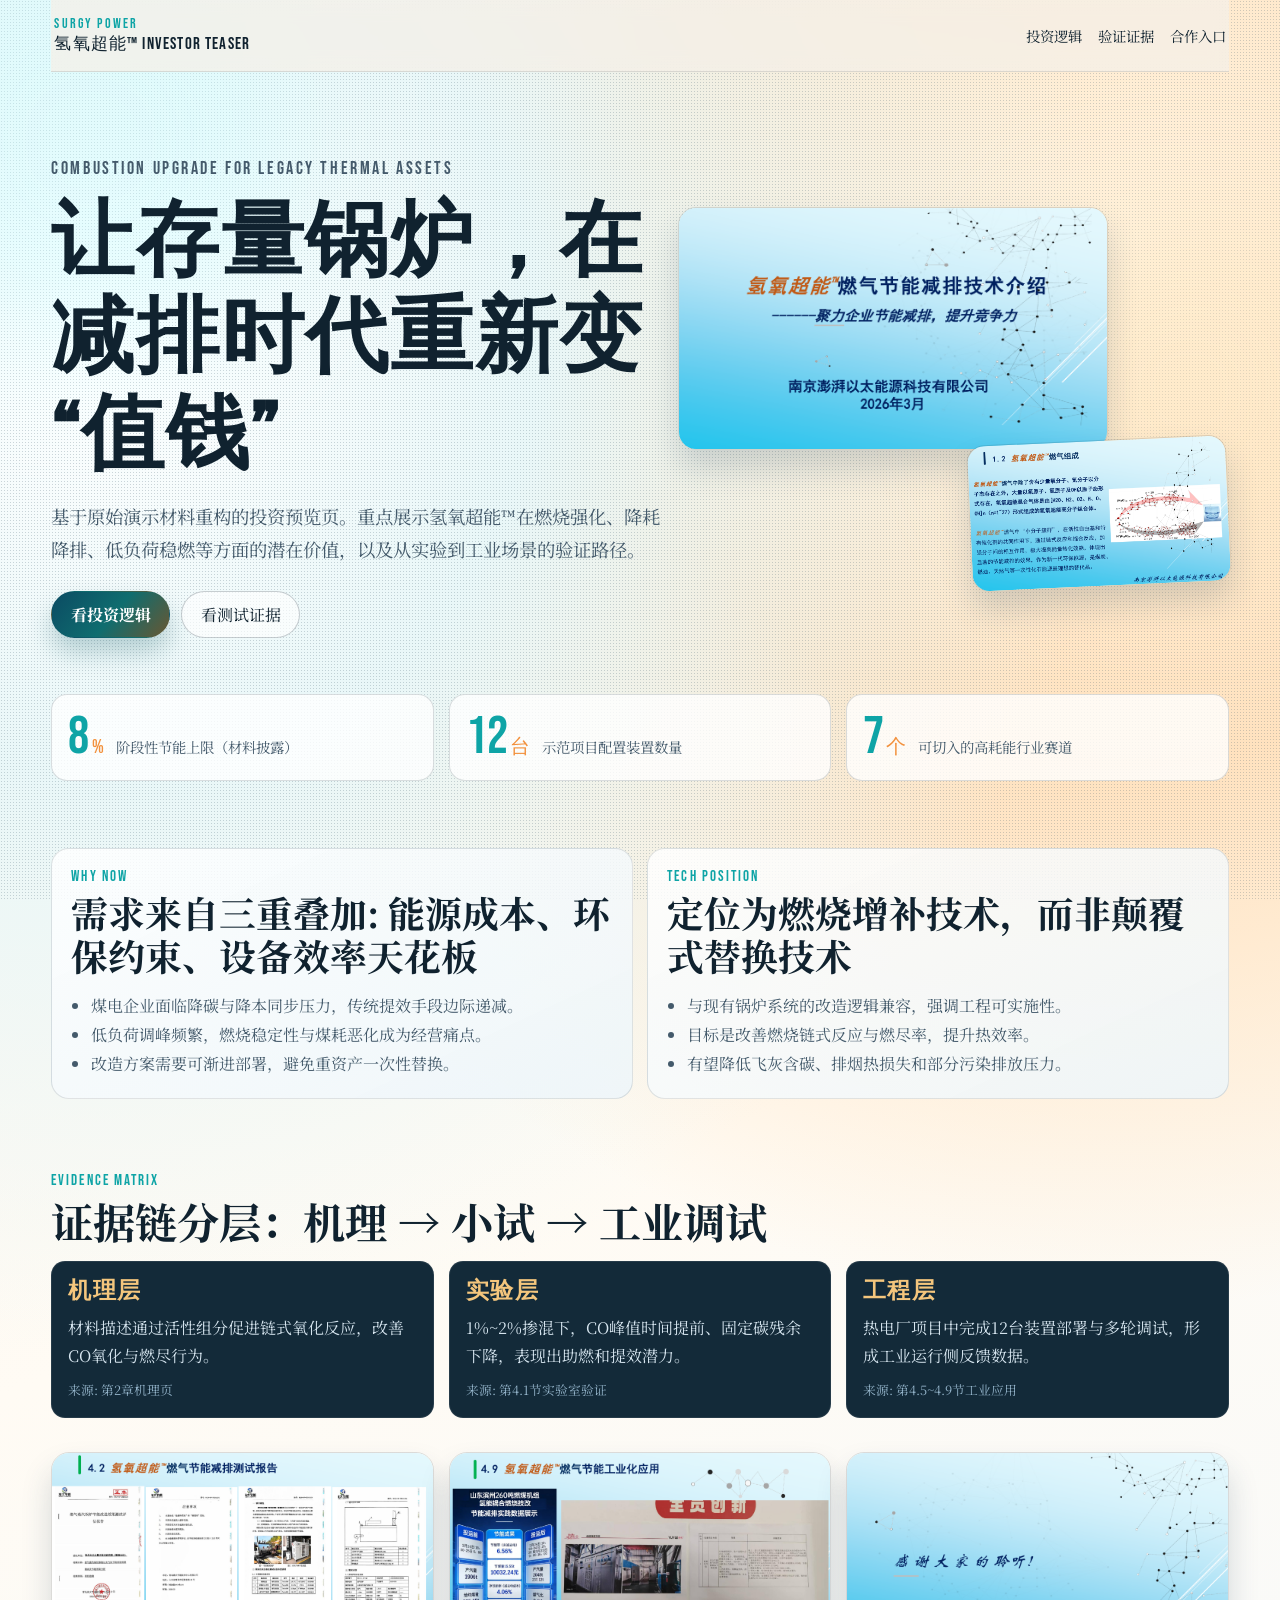
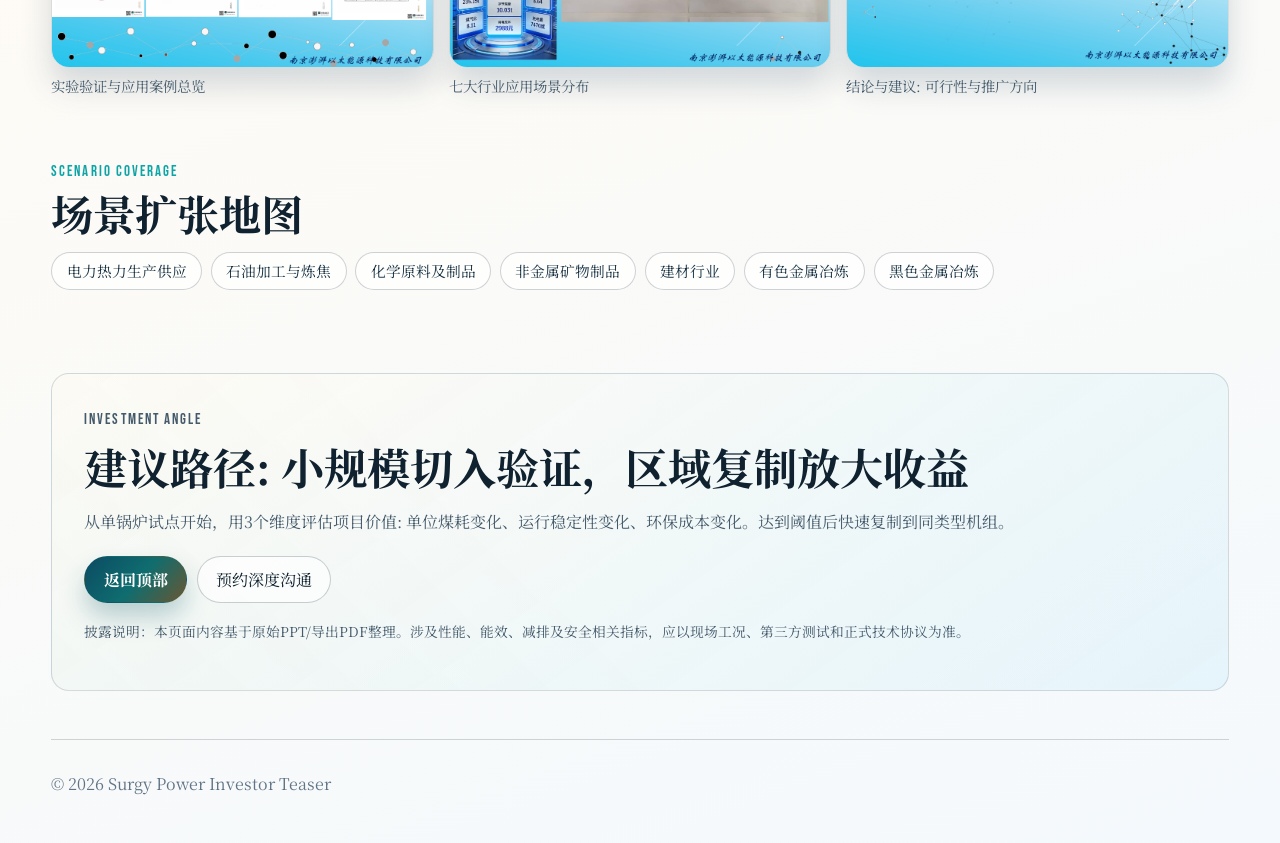
==== index.html @ f5485f4d "Initial investor teaser website from PPT materials" ====
<!doctype html>
<html lang="zh-CN">
  <head>
    <meta charset="UTF-8" />
    <meta name="viewport" content="width=device-width, initial-scale=1.0" />
    <title>Surgy Power | 氢氧超能™ 投资预览</title>
    <meta
      name="description"
      content="氢氧超能燃气节能减排投资预览，聚焦工业燃烧提效、示范项目验证与规模化落地路径。"
    />
    <link rel="preconnect" href="https://fonts.googleapis.com" />
    <link rel="preconnect" href="https://fonts.gstatic.com" crossorigin />
    <link
      href="https://fonts.googleapis.com/css2?family=Bebas+Neue&family=Noto+Serif+SC:wght@400;500;700&display=swap"
      rel="stylesheet"
    />
    <link rel="stylesheet" href="style.css" />
  </head>
  <body>
    <div class="grain"></div>
    <div class="aura aura-1"></div>
    <div class="aura aura-2"></div>

    <header class="site-header">
      <div class="brand">
        <p class="brand-kicker">SURGY POWER</p>
        <p class="brand-title">氢氧超能™ INVESTOR TEASER</p>
      </div>
      <nav class="mini-nav">
        <a href="#thesis">投资逻辑</a>
        <a href="#evidence">验证证据</a>
        <a href="#contact">合作入口</a>
      </nav>
    </header>

    <main>
      <section class="hero shell" id="top">
        <div class="hero-copy reveal-up">
          <p class="eyebrow">COMBUSTION UPGRADE FOR LEGACY THERMAL ASSETS</p>
          <h1>让存量锅炉，在减排时代重新变“值钱”</h1>
          <p>
            基于原始演示材料重构的投资预览页。重点展示氢氧超能™在燃烧强化、降耗降排、低负荷稳燃等方面的潜在价值，以及从实验到工业场景的验证路径。
          </p>
          <div class="hero-cta-row">
            <a href="#thesis" class="btn btn-hot">看投资逻辑</a>
            <a href="#evidence" class="btn btn-ghost">看测试证据</a>
          </div>
        </div>
        <div class="hero-collage reveal-up delay-1">
          <figure class="hero-main">
            <img src="assets/slides/slide-01.png" alt="技术介绍封面" />
          </figure>
          <figure class="hero-float">
            <img src="assets/slides/slide-05.png" alt="性能参数页" />
          </figure>
        </div>
      </section>

      <section class="kpi-band shell reveal-up" id="thesis">
        <article class="kpi-card">
          <p class="kpi-value" data-counter="8">0</p>
          <p class="kpi-unit">%</p>
          <p class="kpi-label">阶段性节能上限（材料披露）</p>
        </article>
        <article class="kpi-card">
          <p class="kpi-value" data-counter="12">0</p>
          <p class="kpi-unit">台</p>
          <p class="kpi-label">示范项目配置装置数量</p>
        </article>
        <article class="kpi-card">
          <p class="kpi-value" data-counter="7">0</p>
          <p class="kpi-unit">个</p>
          <p class="kpi-label">可切入的高耗能行业赛道</p>
        </article>
      </section>

      <section class="shell thesis-grid">
        <div class="thesis-panel reveal-up">
          <p class="eyebrow">WHY NOW</p>
          <h2>需求来自三重叠加: 能源成本、环保约束、设备效率天花板</h2>
          <ul>
            <li>煤电企业面临降碳与降本同步压力，传统提效手段边际递减。</li>
            <li>低负荷调峰频繁，燃烧稳定性与煤耗恶化成为经营痛点。</li>
            <li>改造方案需要可渐进部署，避免重资产一次性替换。</li>
          </ul>
        </div>
        <div class="thesis-panel reveal-up delay-1">
          <p class="eyebrow">TECH POSITION</p>
          <h2>定位为燃烧增补技术，而非颠覆式替换技术</h2>
          <ul>
            <li>与现有锅炉系统的改造逻辑兼容，强调工程可实施性。</li>
            <li>目标是改善燃烧链式反应与燃尽率，提升热效率。</li>
            <li>有望降低飞灰含碳、排烟热损失和部分污染排放压力。</li>
          </ul>
        </div>
      </section>

      <section class="shell matrix-section" id="evidence">
        <div class="section-title reveal-up">
          <p class="eyebrow">EVIDENCE MATRIX</p>
          <h2>证据链分层：机理 → 小试 → 工业调试</h2>
        </div>
        <div class="matrix-grid">
          <article class="matrix-card reveal-up">
            <h3>机理层</h3>
            <p>材料描述通过活性组分促进链式氧化反应，改善CO氧化与燃尽行为。</p>
            <p class="matrix-tag">来源: 第2章机理页</p>
          </article>
          <article class="matrix-card reveal-up delay-1">
            <h3>实验层</h3>
            <p>1%~2%掺混下，CO峰值时间提前、固定碳残余下降，表现出助燃和提效潜力。</p>
            <p class="matrix-tag">来源: 第4.1节实验室验证</p>
          </article>
          <article class="matrix-card reveal-up delay-2">
            <h3>工程层</h3>
            <p>热电厂项目中完成12台装置部署与多轮调试，形成工业运行侧反馈数据。</p>
            <p class="matrix-tag">来源: 第4.5~4.9节工业应用</p>
          </article>
        </div>
      </section>

      <section class="shell visual-block">
        <figure class="visual-card reveal-up">
          <img src="assets/slides/slide-24.png" alt="节能技术验证页" />
          <figcaption>实验验证与应用案例总览</figcaption>
        </figure>
        <figure class="visual-card reveal-up delay-1">
          <img src="assets/slides/slide-33.png" alt="应用行业场景页" />
          <figcaption>七大行业应用场景分布</figcaption>
        </figure>
        <figure class="visual-card reveal-up delay-2">
          <img src="assets/slides/slide-44.png" alt="结论与建议页" />
          <figcaption>结论与建议: 可行性与推广方向</figcaption>
        </figure>
      </section>

      <section class="shell sector-wrap">
        <div class="section-title reveal-up">
          <p class="eyebrow">SCENARIO COVERAGE</p>
          <h2>场景扩张地图</h2>
        </div>
        <div class="sector-list reveal-up delay-1">
          <span>电力热力生产供应</span>
          <span>石油加工与炼焦</span>
          <span>化学原料及制品</span>
          <span>非金属矿物制品</span>
          <span>建材行业</span>
          <span>有色金属冶炼</span>
          <span>黑色金属冶炼</span>
        </div>
      </section>

      <section class="shell close-section" id="contact">
        <div class="close-panel reveal-up">
          <p class="eyebrow">INVESTMENT ANGLE</p>
          <h2>建议路径: 小规模切入验证，区域复制放大收益</h2>
          <p>
            从单锅炉试点开始，用3个维度评估项目价值: 单位煤耗变化、运行稳定性变化、环保成本变化。达到阈值后快速复制到同类型机组。
          </p>
          <div class="close-actions">
            <a href="#top" class="btn btn-hot">返回顶部</a>
            <a href="mailto:investor@surgypower.example" class="btn btn-ghost">预约深度沟通</a>
          </div>
          <p class="disclaimer">
            披露说明：本页面内容基于原始PPT/导出PDF整理。涉及性能、能效、减排及安全相关指标，应以现场工况、第三方测试和正式技术协议为准。
          </p>
        </div>
      </section>
    </main>

    <footer class="site-footer">
      <p>© 2026 Surgy Power Investor Teaser</p>
    </footer>

    <script src="script.js"></script>
  </body>
</html>
---- style.css ----
:root {
  --cream: #f6f1e8;
  --paper: #fffbf4;
  --ink: #10222f;
  --ink-soft: #445a6b;
  --line: #c8d4de;
  --teal: #0ea4a6;
  --amber: #f2913d;
  --slate: #dce8f0;
  --panel: rgba(255, 255, 255, 0.8);
}

* {
  box-sizing: border-box;
}

html,
body {
  margin: 0;
  padding: 0;
  min-height: 100%;
  scroll-behavior: smooth;
}

body {
  font-family: "Noto Serif SC", serif;
  color: var(--ink);
  background:
    radial-gradient(circle at 8% 14%, #fff 0, #e9f7f8 18%, transparent 42%),
    radial-gradient(circle at 88% 10%, #fff3df 0, #ffe2bf 21%, transparent 43%),
    linear-gradient(160deg, var(--cream) 0%, var(--paper) 48%, #f4f9fd 100%);
  overflow-x: hidden;
}

.grain {
  position: fixed;
  inset: 0;
  pointer-events: none;
  z-index: -3;
  opacity: 0.23;
  background-image: radial-gradient(#355262 0.4px, transparent 0.4px);
  background-size: 3px 3px;
}

.aura {
  position: fixed;
  border-radius: 999px;
  filter: blur(64px);
  z-index: -2;
  opacity: 0.4;
  pointer-events: none;
}

.aura-1 {
  width: 34vw;
  height: 34vw;
  left: -10vw;
  top: -6vw;
  background: #c8fcff;
}

.aura-2 {
  width: 30vw;
  height: 30vw;
  right: -8vw;
  top: 22vh;
  background: #ffe6bc;
}

.shell {
  width: min(1180px, 92vw);
  margin: 0 auto;
}

.site-header {
  width: min(1180px, 92vw);
  margin: 0 auto;
  padding: 1rem 0.2rem;
  position: sticky;
  top: 0;
  display: flex;
  justify-content: space-between;
  align-items: center;
  z-index: 20;
  -webkit-backdrop-filter: blur(9px);
  backdrop-filter: blur(9px);
  background: rgba(246, 241, 232, 0.75);
  border-bottom: 1px solid rgba(16, 34, 47, 0.12);
}

.brand-kicker,
.brand-title {
  margin: 0;
}

.brand-kicker {
  font-family: "Bebas Neue", sans-serif;
  letter-spacing: 0.16em;
  font-size: 0.85rem;
  color: var(--teal);
}

.brand-title {
  font-family: "Bebas Neue", sans-serif;
  letter-spacing: 0.07em;
  font-size: 1.05rem;
}

.mini-nav {
  display: flex;
  gap: 1rem;
}

.mini-nav a {
  color: var(--ink);
  text-decoration: none;
  font-size: 0.9rem;
  border-bottom: 1px solid transparent;
  transition: border-color 0.2s ease;
}

.mini-nav a:hover {
  border-color: var(--teal);
}

.hero {
  padding: clamp(2.2rem, 5vw, 4.5rem) 0 2.2rem;
  display: grid;
  grid-template-columns: 1.05fr 0.95fr;
  gap: 1.1rem;
  align-items: center;
}

.eyebrow {
  margin: 0;
  font-family: "Bebas Neue", sans-serif;
  letter-spacing: 0.14em;
  color: var(--teal);
  font-size: 0.92rem;
}

h1,
h2,
h3 {
  margin: 0;
  line-height: 1.16;
}

h1 {
  font-size: clamp(2.25rem, 7vw, 5.2rem);
  font-family: "Bebas Neue", sans-serif;
  letter-spacing: 0.02em;
  margin-top: 0.6rem;
}

.hero-copy p {
  color: var(--ink-soft);
  font-size: clamp(1rem, 1.8vw, 1.15rem);
  line-height: 1.8;
  margin: 1rem 0 0;
}

.hero-cta-row {
  margin-top: 1.5rem;
  display: flex;
  gap: 0.7rem;
  flex-wrap: wrap;
}

.btn {
  text-decoration: none;
  border-radius: 999px;
  padding: 0.7rem 1.15rem;
  display: inline-flex;
  border: 1px solid transparent;
  transition: transform 0.25s ease, box-shadow 0.25s ease;
}

.btn:hover {
  transform: translateY(-2px);
}

.btn-hot {
  color: #ffffff;
  font-weight: 700;
  background: linear-gradient(130deg, #0b4b63, #0f6d6f 52%, #8f4d18 120%);
  box-shadow: 0 14px 25px rgba(12, 90, 101, 0.26);
}

.btn-ghost {
  color: var(--ink);
  border-color: rgba(16, 34, 47, 0.22);
  background: rgba(255, 255, 255, 0.66);
}

.hero-collage {
  position: relative;
  min-height: 360px;
}

.hero-main,
.hero-float {
  margin: 0;
}

.hero-main img,
.hero-float img,
.visual-card img {
  width: 100%;
  display: block;
  border-radius: 18px;
  border: 1px solid rgba(16, 34, 47, 0.14);
  box-shadow: 0 18px 30px rgba(32, 66, 92, 0.18);
}

.hero-main {
  width: min(430px, 100%);
}

.hero-float {
  width: min(260px, 62%);
  position: absolute;
  right: 0;
  bottom: -20px;
  transform: rotate(-2.6deg);
  animation: bob 4.6s ease-in-out infinite;
}

@keyframes bob {
  0% {
    transform: translateY(0) rotate(-2.6deg);
  }

  50% {
    transform: translateY(-10px) rotate(-1.7deg);
  }

  100% {
    transform: translateY(0) rotate(-2.6deg);
  }
}

.kpi-band {
  margin-top: 1.3rem;
  display: grid;
  gap: 0.9rem;
  grid-template-columns: repeat(3, minmax(0, 1fr));
}

.kpi-card {
  background: var(--panel);
  border: 1px solid rgba(16, 34, 47, 0.15);
  border-radius: 16px;
  padding: 1rem;
  display: grid;
  grid-template-columns: auto auto 1fr;
  align-items: baseline;
  column-gap: 0.15rem;
}

.kpi-value {
  margin: 0;
  font-family: "Bebas Neue", sans-serif;
  font-size: clamp(2rem, 6vw, 3.3rem);
  color: var(--teal);
  line-height: 1;
}

.kpi-unit {
  margin: 0;
  font-family: "Bebas Neue", sans-serif;
  color: var(--amber);
  font-size: 1.25rem;
}

.kpi-label {
  margin: 0;
  font-size: 0.9rem;
  color: var(--ink-soft);
  padding-left: 0.6rem;
}

.thesis-grid {
  padding: clamp(2rem, 6vw, 4.2rem) 0;
  display: grid;
  gap: 0.9rem;
  grid-template-columns: 1fr 1fr;
}

.thesis-panel {
  background: linear-gradient(155deg, rgba(255, 255, 255, 0.83), rgba(236, 245, 250, 0.84));
  border: 1px solid rgba(16, 34, 47, 0.12);
  border-radius: 18px;
  padding: 1.2rem;
}

.thesis-panel h2 {
  margin-top: 0.45rem;
  font-size: clamp(1.4rem, 3.1vw, 2.3rem);
}

.thesis-panel ul {
  margin: 0.9rem 0 0;
  padding-left: 1.2rem;
  color: var(--ink-soft);
  line-height: 1.8;
}

.matrix-section {
  padding: 0.4rem 0 2.1rem;
}

.section-title h2 {
  margin-top: 0.45rem;
  font-size: clamp(1.45rem, 3.3vw, 2.7rem);
}

.matrix-grid {
  margin-top: 1rem;
  display: grid;
  gap: 0.9rem;
  grid-template-columns: repeat(3, minmax(0, 1fr));
}

.matrix-card {
  background: #132a39;
  border-radius: 14px;
  padding: 1rem;
  border: 1px solid rgba(255, 255, 255, 0.08);
  color: #d6e5ef;
}

.matrix-card h3 {
  color: #f4c67d;
  font-family: "Bebas Neue", sans-serif;
  letter-spacing: 0.07em;
  font-size: 1.45rem;
}

.matrix-card p {
  margin: 0.55rem 0 0;
  line-height: 1.75;
}

.matrix-tag {
  display: inline-block;
  margin-top: 0.7rem;
  font-size: 0.8rem;
  color: #94b4ca;
}

.visual-block {
  display: grid;
  gap: 0.9rem;
  grid-template-columns: repeat(3, minmax(0, 1fr));
}

.visual-card {
  margin: 0;
}

.visual-card figcaption {
  margin-top: 0.45rem;
  color: var(--ink-soft);
  font-size: 0.9rem;
}

.sector-wrap {
  padding: clamp(2rem, 7vw, 4.2rem) 0 1.2rem;
}

.sector-list {
  margin-top: 0.95rem;
  display: flex;
  flex-wrap: wrap;
  gap: 0.55rem;
}

.sector-list span {
  font-size: 0.92rem;
  border: 1px solid rgba(16, 34, 47, 0.2);
  background: rgba(255, 255, 255, 0.67);
  color: #163041;
  border-radius: 999px;
  padding: 0.48rem 0.9rem;
}

.close-section {
  padding: clamp(2rem, 6vw, 4rem) 0 3rem;
}

.close-panel {
  border: 1px solid rgba(16, 34, 47, 0.15);
  border-radius: 18px;
  background:
    linear-gradient(145deg, rgba(255, 251, 244, 0.9), rgba(226, 243, 250, 0.85)),
    linear-gradient(45deg, rgba(14, 164, 166, 0.22), transparent 42%);
  padding: clamp(1rem, 4vw, 2rem);
}

.close-panel h2 {
  margin-top: 0.45rem;
  font-size: clamp(1.5rem, 3.4vw, 2.7rem);
}

.close-panel p {
  color: var(--ink-soft);
  line-height: 1.85;
}

.close-actions {
  margin-top: 1.2rem;
  display: flex;
  gap: 0.6rem;
  flex-wrap: wrap;
}

.disclaimer {
  margin-top: 1rem;
  font-size: 0.86rem;
  color: #5d7383;
}

.site-footer {
  width: min(1180px, 92vw);
  margin: 0 auto;
  padding: 1rem 0 2rem;
  border-top: 1px solid rgba(16, 34, 47, 0.18);
  color: #607486;
}

.reveal-up {
  opacity: 0;
  transform: translateY(24px);
  transition: opacity 0.72s ease, transform 0.72s ease;
}

.reveal-up.show {
  opacity: 1;
  transform: translateY(0);
}

.delay-1 {
  transition-delay: 0.12s;
}

.delay-2 {
  transition-delay: 0.22s;
}

@media (max-width: 1030px) {
  .hero,
  .kpi-band,
  .thesis-grid,
  .matrix-grid,
  .visual-block {
    grid-template-columns: 1fr;
  }

  .hero-collage {
    min-height: 0;
    margin-top: 0.4rem;
  }

  .hero-float {
    position: static;
    width: min(400px, 100%);
    margin-top: 0.7rem;
  }
}

@media (max-width: 720px) {
  .site-header {
    flex-direction: column;
    align-items: flex-start;
    gap: 0.4rem;
    padding-bottom: 0.7rem;
  }

  .mini-nav {
    gap: 0.7rem;
  }

  .mini-nav a {
    font-size: 0.83rem;
  }

  .kpi-card {
    grid-template-columns: auto auto;
    row-gap: 0.2rem;
  }

  .kpi-label {
    grid-column: 1 / -1;
    padding-left: 0;
  }
}
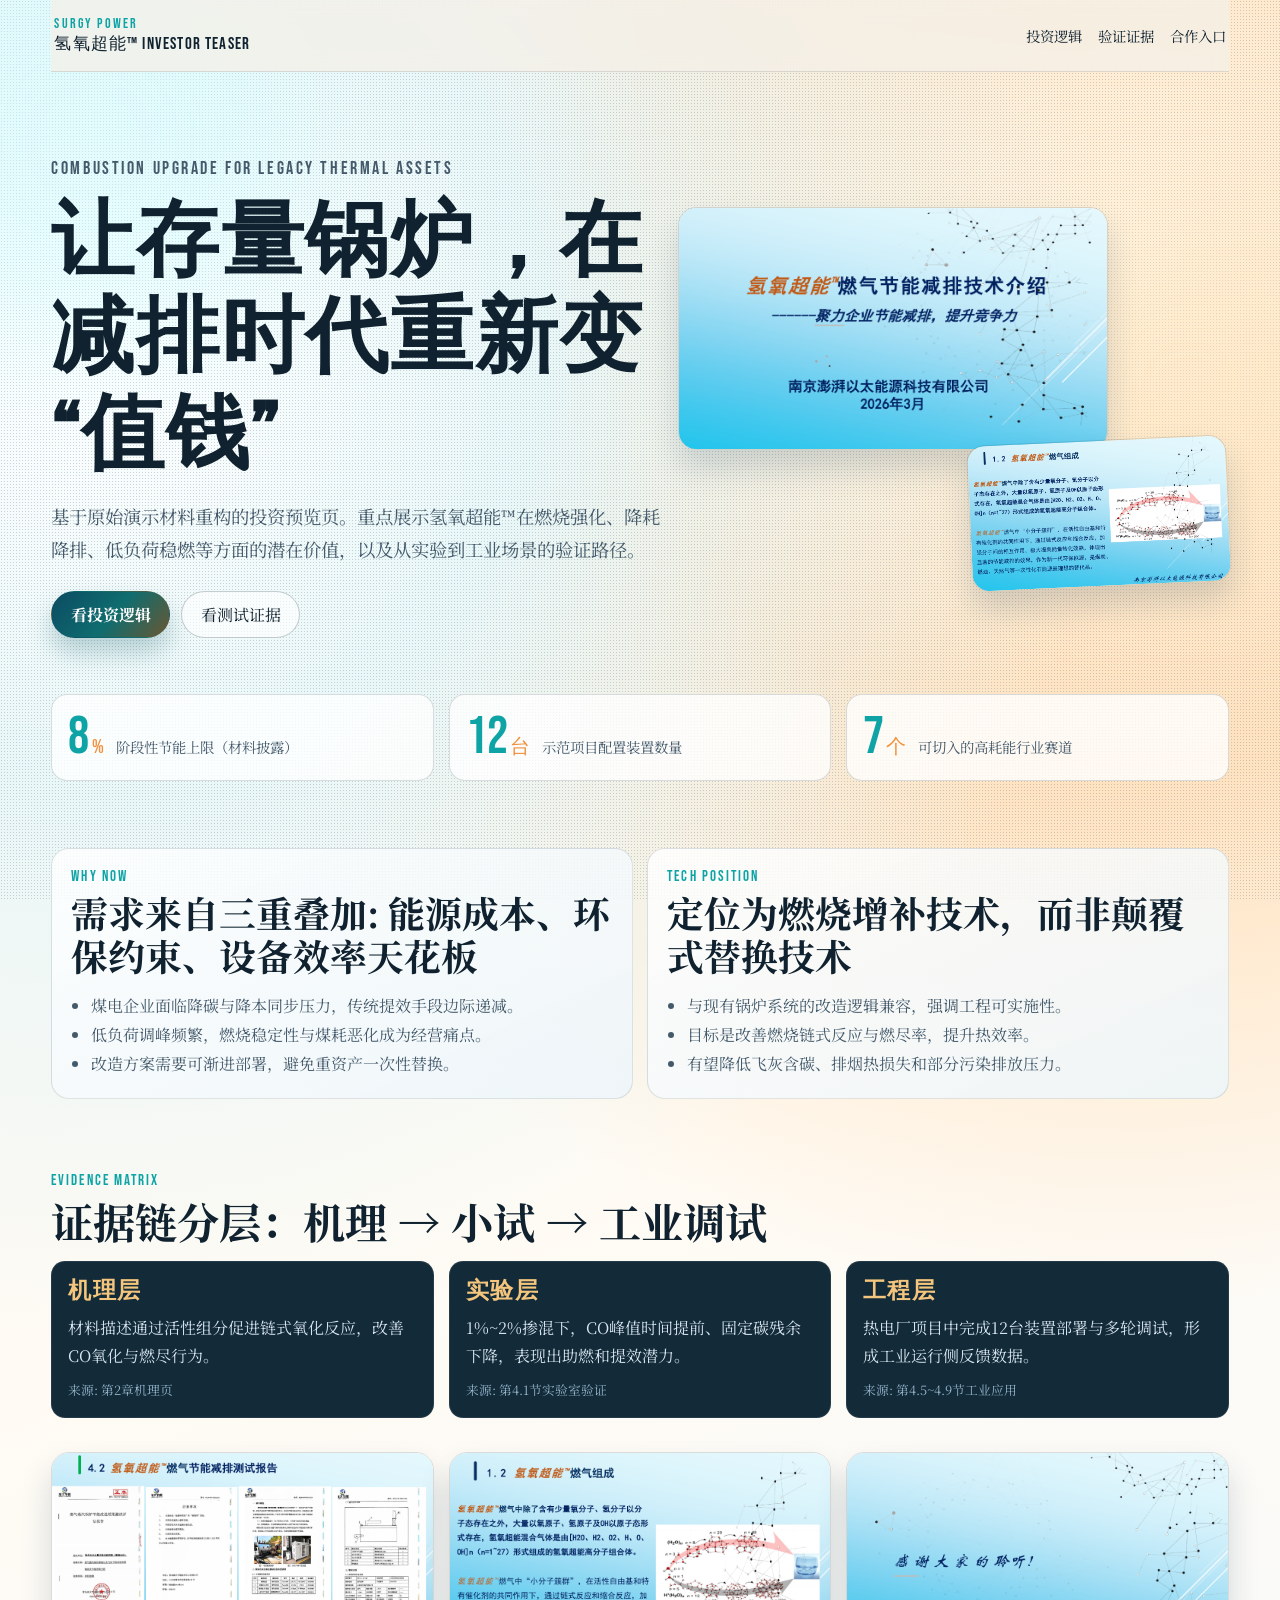
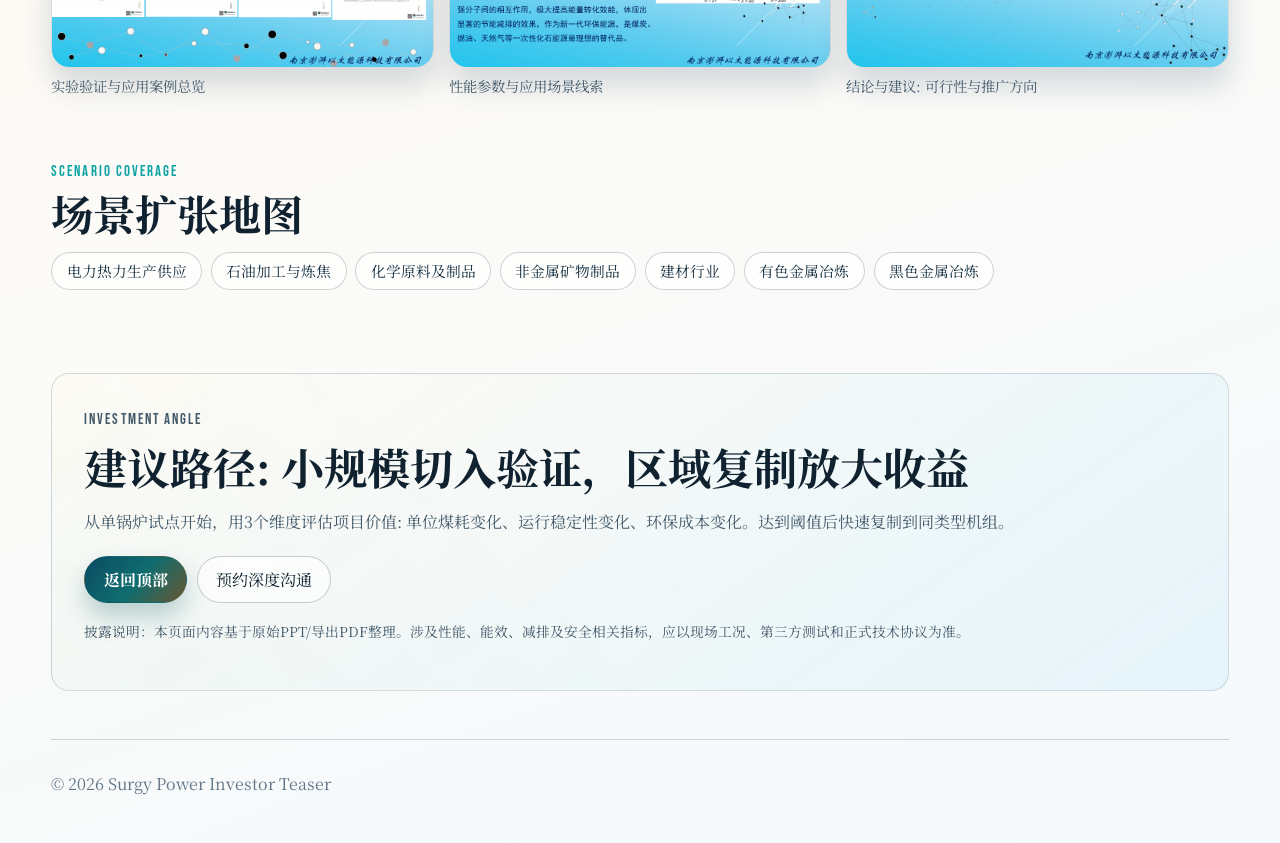
==== commit bc8bff6d: "Adjust gallery to avoid missing remote slide asset" ====
--- a/index.html
+++ b/index.html
@@ -125,8 +125,8 @@
           <figcaption>实验验证与应用案例总览</figcaption>
         </figure>
         <figure class="visual-card reveal-up delay-1">
-          <img src="assets/slides/slide-33.png" alt="应用行业场景页" />
-          <figcaption>七大行业应用场景分布</figcaption>
+          <img src="assets/slides/slide-05.png" alt="性能参数与应用场景页" />
+          <figcaption>性能参数与应用场景线索</figcaption>
         </figure>
         <figure class="visual-card reveal-up delay-2">
           <img src="assets/slides/slide-44.png" alt="结论与建议页" />
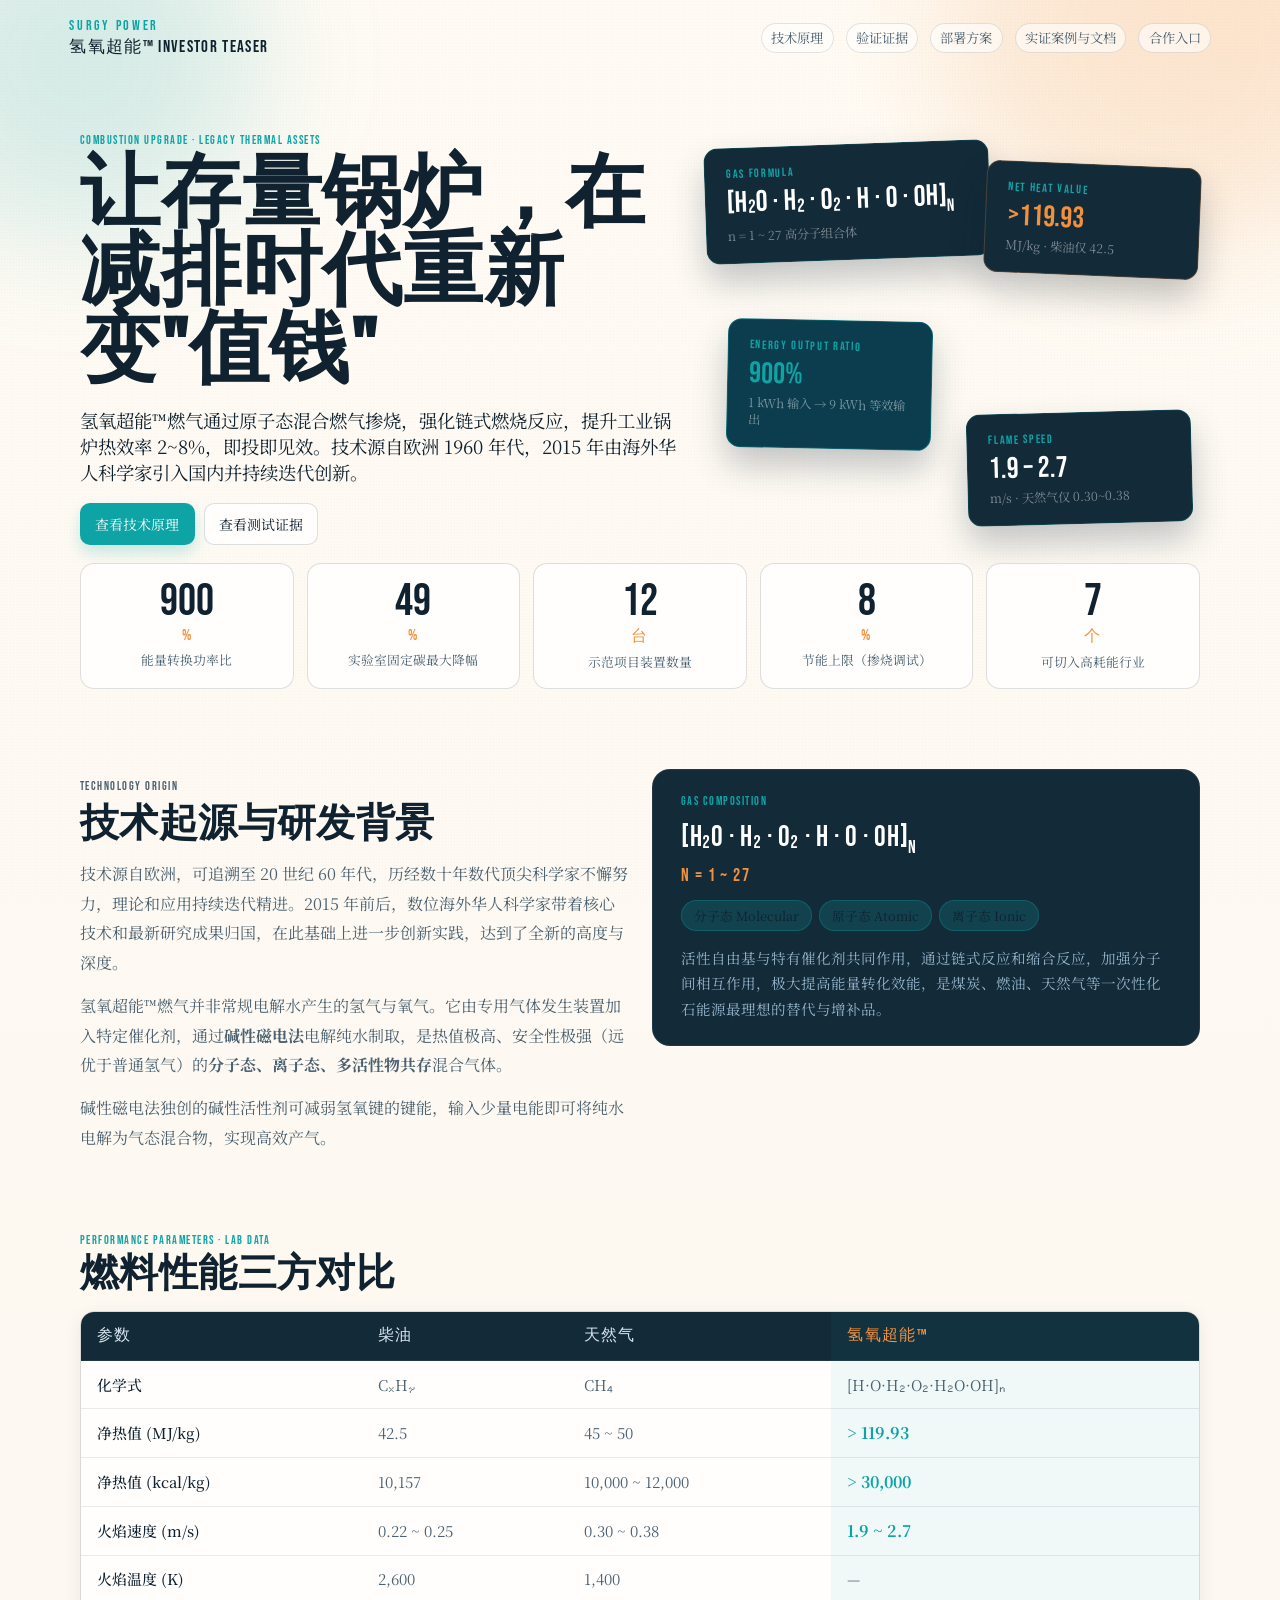
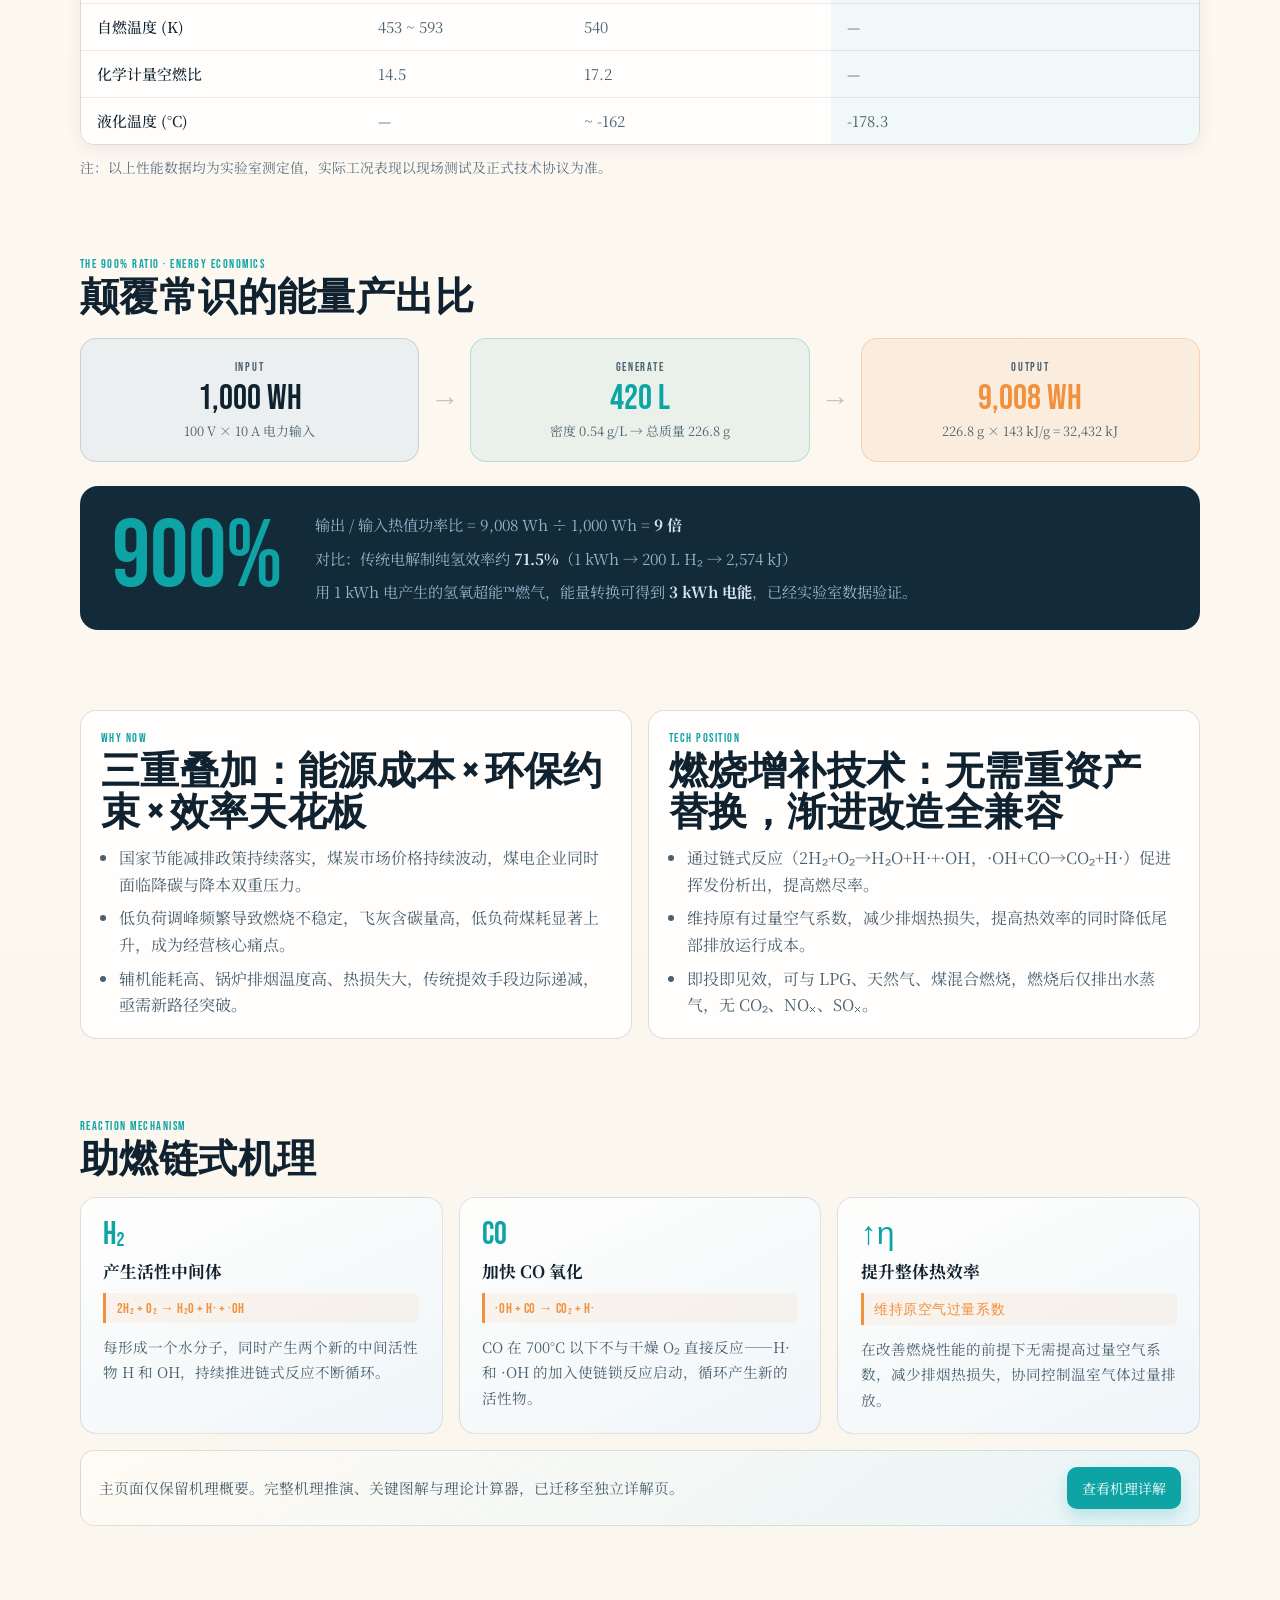
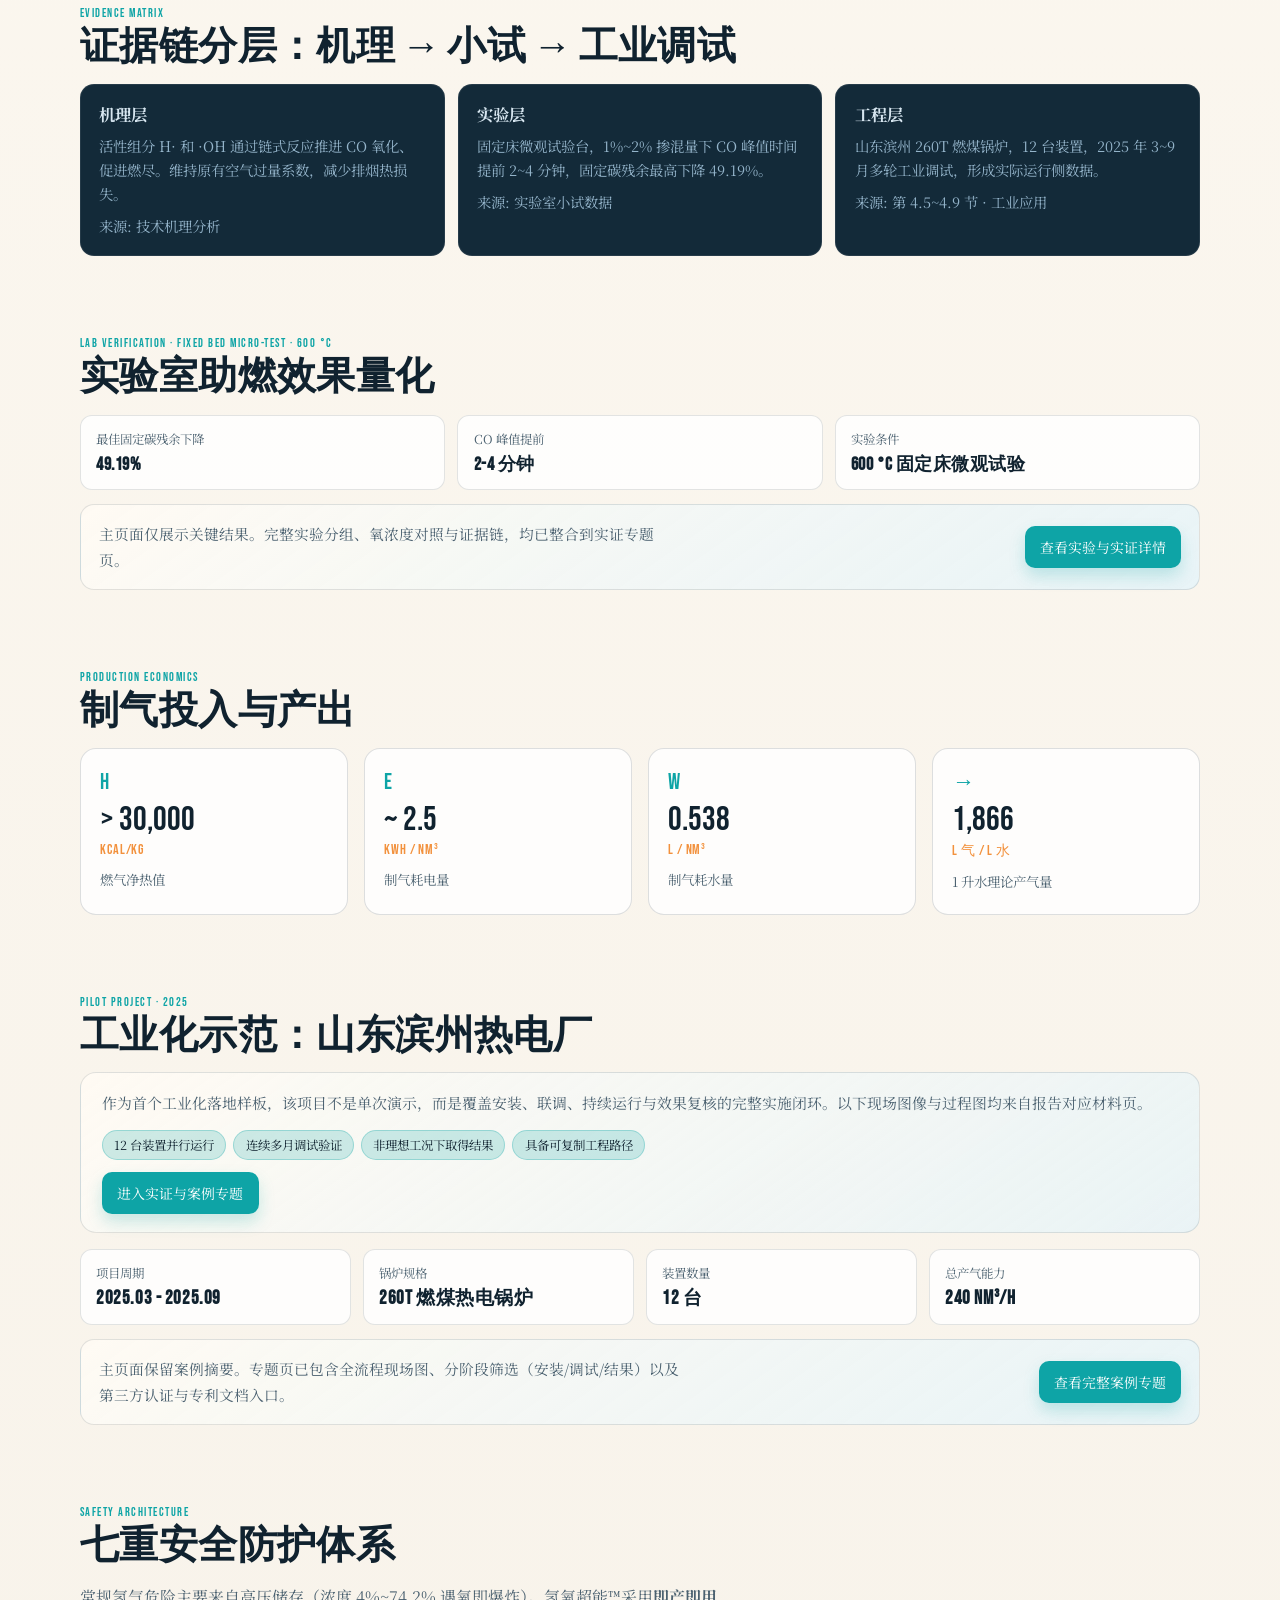
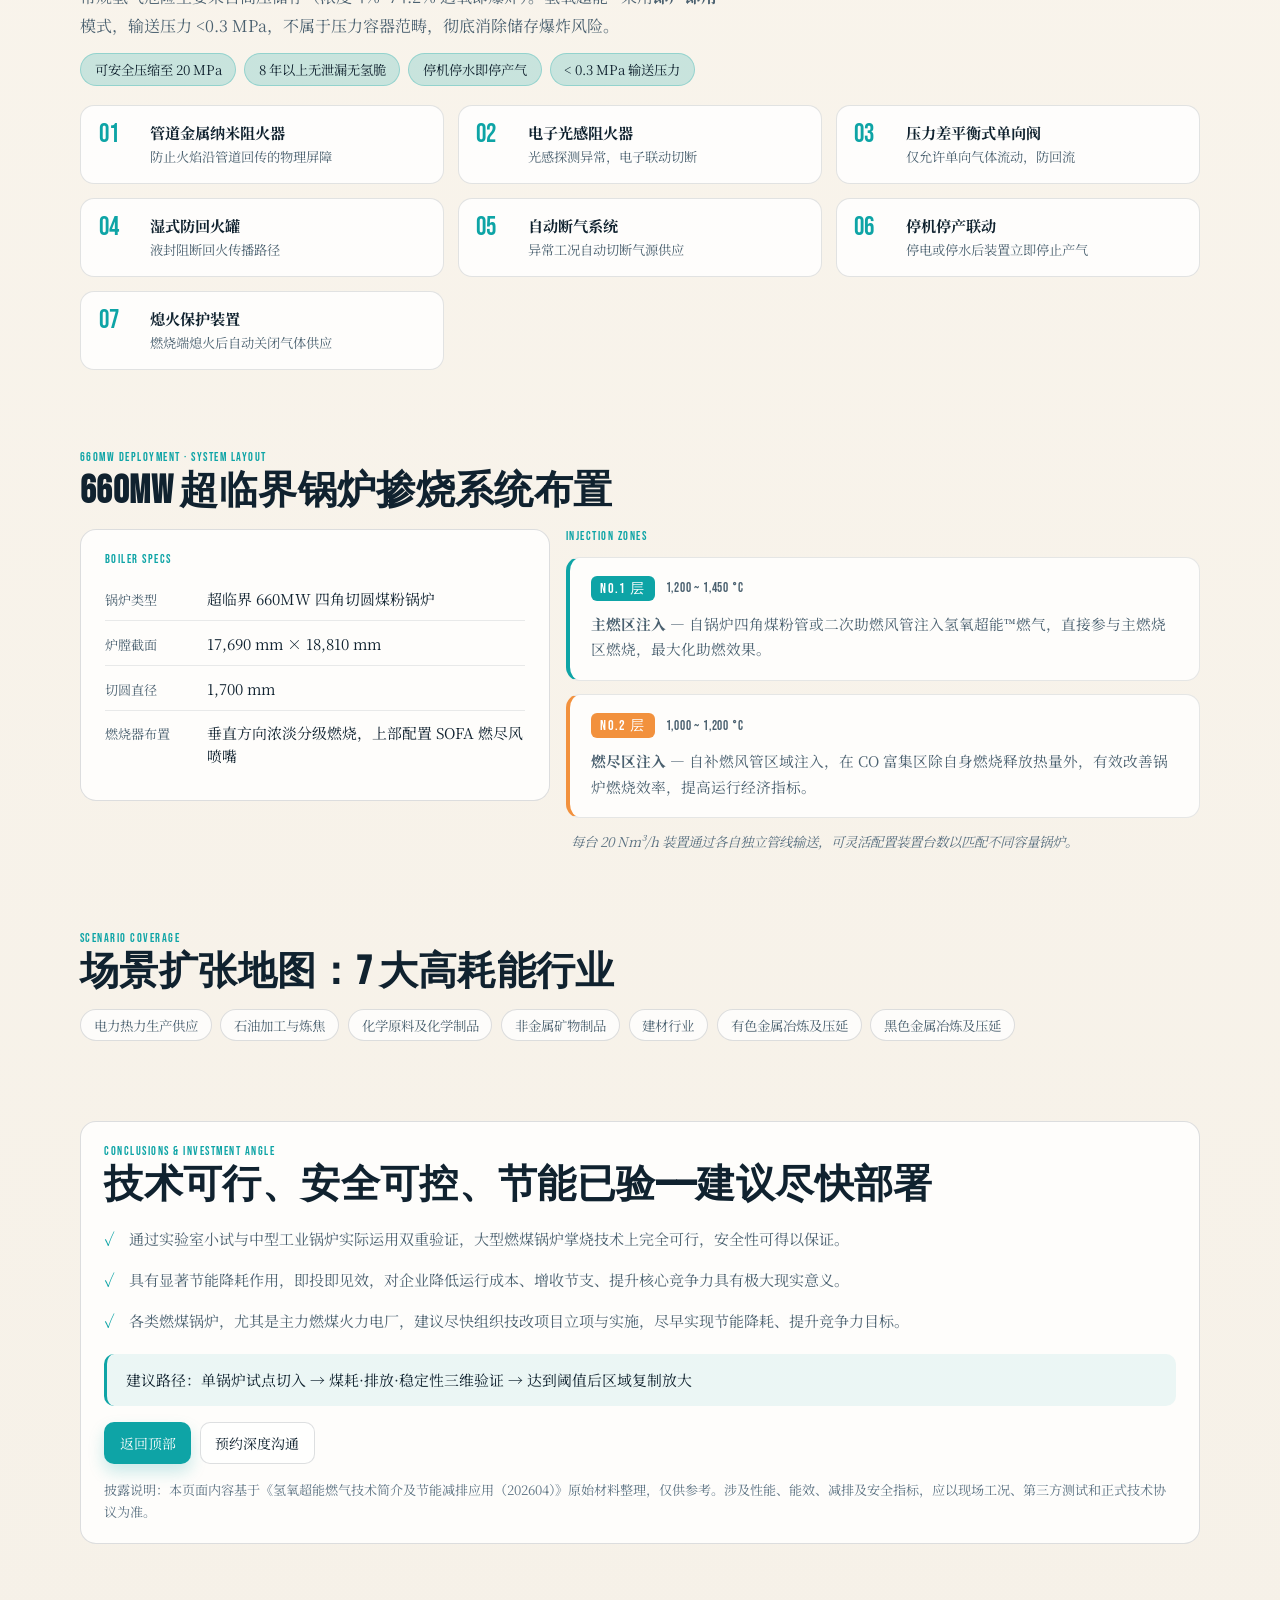
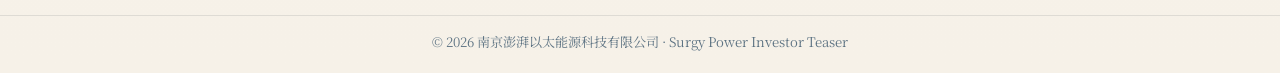
==== commit 3a6670d6: "chore: update current version" ====
--- a/index.html
+++ b/index.html
@@ -4,17 +4,12 @@
     <meta charset="UTF-8" />
     <meta name="viewport" content="width=device-width, initial-scale=1.0" />
     <title>Surgy Power | 氢氧超能™ 投资预览</title>
-    <meta
-      name="description"
-      content="氢氧超能燃气节能减排投资预览，聚焦工业燃烧提效、示范项目验证与规模化落地路径。"
-    />
+    <meta name="description" content="氢氧超能™燃气节能减排技术投资预览 — 南京澎湃以太能源科技有限公司" />
     <link rel="preconnect" href="https://fonts.googleapis.com" />
     <link rel="preconnect" href="https://fonts.gstatic.com" crossorigin />
-    <link
-      href="https://fonts.googleapis.com/css2?family=Bebas+Neue&family=Noto+Serif+SC:wght@400;500;700&display=swap"
-      rel="stylesheet"
-    />
+    <link href="https://fonts.googleapis.com/css2?family=Bebas+Neue&family=Noto+Serif+SC:wght@400;500;700&display=swap" rel="stylesheet" />
     <link rel="stylesheet" href="style.css" />
+    <link rel="stylesheet" href="style-ext.css" />
   </head>
   <body>
     <div class="grain"></div>
@@ -27,74 +22,263 @@
         <p class="brand-title">氢氧超能™ INVESTOR TEASER</p>
       </div>
       <nav class="mini-nav">
-        <a href="#thesis">投资逻辑</a>
+        <a href="#tech">技术原理</a>
         <a href="#evidence">验证证据</a>
+        <a href="#deployment">部署方案</a>
+        <a href="section4.html">实证案例与文档</a>
         <a href="#contact">合作入口</a>
       </nav>
     </header>
 
     <main>
+
+      <!-- ===== HERO ===== -->
       <section class="hero shell" id="top">
         <div class="hero-copy reveal-up">
-          <p class="eyebrow">COMBUSTION UPGRADE FOR LEGACY THERMAL ASSETS</p>
-          <h1>让存量锅炉，在减排时代重新变“值钱”</h1>
-          <p>
-            基于原始演示材料重构的投资预览页。重点展示氢氧超能™在燃烧强化、降耗降排、低负荷稳燃等方面的潜在价值，以及从实验到工业场景的验证路径。
-          </p>
+          <p class="eyebrow">COMBUSTION UPGRADE · LEGACY THERMAL ASSETS</p>
+          <h1>让存量锅炉，在减排时代重新变"值钱"</h1>
+          <p class="hero-sub">氢氧超能™燃气通过原子态混合燃气掺烧，强化链式燃烧反应，提升工业锅炉热效率 2~8%，即投即见效。技术源自欧洲 1960 年代，2015 年由海外华人科学家引入国内并持续迭代创新。</p>
           <div class="hero-cta-row">
-            <a href="#thesis" class="btn btn-hot">看投资逻辑</a>
-            <a href="#evidence" class="btn btn-ghost">看测试证据</a>
-          </div>
-        </div>
-        <div class="hero-collage reveal-up delay-1">
-          <figure class="hero-main">
-            <img src="assets/slides/slide-01.png" alt="技术介绍封面" />
-          </figure>
-          <figure class="hero-float">
-            <img src="assets/slides/slide-05.png" alt="性能参数页" />
-          </figure>
-        </div>
-      </section>
-
-      <section class="kpi-band shell reveal-up" id="thesis">
+            <a href="#tech" class="btn btn-hot">查看技术原理</a>
+            <a href="#evidence" class="btn btn-ghost">查看测试证据</a>
+          </div>
+        </div>
+        <div class="formula-mosaic reveal-up delay-1" aria-hidden="true">
+          <div class="fm-card fm-c1">
+            <span class="fm-label">Gas Formula</span>
+            <span class="fm-value">[H₂O · H₂ · O₂ · H · O · OH]<sub>n</sub></span>
+            <span class="fm-sub">n = 1 ~ 27 高分子组合体</span>
+          </div>
+          <div class="fm-card fm-c2">
+            <span class="fm-label">Net Heat Value</span>
+            <span class="fm-value fm-amber">&gt;119.93</span>
+            <span class="fm-sub">MJ/kg · 柴油仅 42.5</span>
+          </div>
+          <div class="fm-card fm-c3">
+            <span class="fm-label">Energy Output Ratio</span>
+            <span class="fm-value fm-teal">900%</span>
+            <span class="fm-sub">1 kWh 输入 → 9 kWh 等效输出</span>
+          </div>
+          <div class="fm-card fm-c4">
+            <span class="fm-label">Flame Speed</span>
+            <span class="fm-value">1.9 – 2.7</span>
+            <span class="fm-sub">m/s · 天然气仅 0.30~0.38</span>
+          </div>
+        </div>
+      </section>
+
+      <!-- ===== KPI BAND ===== -->
+      <section class="kpi-band shell reveal-up" id="highlights">
         <article class="kpi-card">
-          <p class="kpi-value" data-counter="8">0</p>
+          <p class="kpi-value" data-counter="900">0</p>
           <p class="kpi-unit">%</p>
-          <p class="kpi-label">阶段性节能上限（材料披露）</p>
+          <p class="kpi-label">能量转换功率比</p>
+        </article>
+        <article class="kpi-card">
+          <p class="kpi-value" data-counter="49">0</p>
+          <p class="kpi-unit">%</p>
+          <p class="kpi-label">实验室固定碳最大降幅</p>
         </article>
         <article class="kpi-card">
           <p class="kpi-value" data-counter="12">0</p>
           <p class="kpi-unit">台</p>
-          <p class="kpi-label">示范项目配置装置数量</p>
+          <p class="kpi-label">示范项目装置数量</p>
+        </article>
+        <article class="kpi-card">
+          <p class="kpi-value" data-counter="8">0</p>
+          <p class="kpi-unit">%</p>
+          <p class="kpi-label">节能上限（掺烧调试）</p>
         </article>
         <article class="kpi-card">
           <p class="kpi-value" data-counter="7">0</p>
           <p class="kpi-unit">个</p>
-          <p class="kpi-label">可切入的高耗能行业赛道</p>
+          <p class="kpi-label">可切入高耗能行业</p>
         </article>
       </section>
 
-      <section class="shell thesis-grid">
+      <!-- ===== TECH ORIGIN & COMPOSITION ===== -->
+      <section class="shell tech-origin" id="tech">
+        <div class="origin-text reveal-up">
+          <p class="eyebrow">TECHNOLOGY ORIGIN</p>
+          <h2>技术起源与研发背景</h2>
+          <p>技术源自欧洲，可追溯至 20 世纪 60 年代，历经数十年数代顶尖科学家不懈努力，理论和应用持续迭代精进。2015 年前后，数位海外华人科学家带着核心技术和最新研究成果归国，在此基础上进一步创新实践，达到了全新的高度与深度。</p>
+          <p>氢氧超能™燃气并非常规电解水产生的氢气与氧气。它由专用气体发生装置加入特定催化剂，通过<strong>碱性磁电法</strong>电解纯水制取，是热值极高、安全性极强（远优于普通氢气）的<strong>分子态、离子态、多活性物共存</strong>混合气体。</p>
+          <p>碱性磁电法独创的碱性活性剂可减弱氢氧键的键能，输入少量电能即可将纯水电解为气态混合物，实现高效产气。</p>
+        </div>
+        <div class="composition-card reveal-up delay-1">
+          <p class="eyebrow">GAS COMPOSITION</p>
+          <div class="comp-formula">[H₂O · H₂ · O₂ · H · O · OH]<sub>n</sub></div>
+          <p class="comp-range">n = 1 ~ 27</p>
+          <div class="comp-states">
+            <span class="state-pill">分子态 Molecular</span>
+            <span class="state-pill">原子态 Atomic</span>
+            <span class="state-pill">离子态 Ionic</span>
+          </div>
+          <p class="comp-note">活性自由基与特有催化剂共同作用，通过链式反应和缩合反应，加强分子间相互作用，极大提高能量转化效能，是煤炭、燃油、天然气等一次性化石能源最理想的替代与增补品。</p>
+        </div>
+      </section>
+
+      <!-- ===== PERFORMANCE TABLE ===== -->
+      <section class="shell perf-section">
+        <div class="section-title reveal-up">
+          <p class="eyebrow">PERFORMANCE PARAMETERS · LAB DATA</p>
+          <h2>燃料性能三方对比</h2>
+        </div>
+        <div class="perf-table-wrap reveal-up delay-1">
+          <table class="perf-table">
+            <thead>
+              <tr>
+                <th>参数</th>
+                <th>柴油</th>
+                <th>天然气</th>
+                <th class="col-ho">氢氧超能™</th>
+              </tr>
+            </thead>
+            <tbody>
+              <tr>
+                <td>化学式</td>
+                <td>CₓHᵧ</td>
+                <td>CH₄</td>
+                <td class="col-ho">[H·O·H₂·O₂·H₂O·OH]ₙ</td>
+              </tr>
+              <tr>
+                <td>净热值 (MJ/kg)</td>
+                <td>42.5</td>
+                <td>45 ~ 50</td>
+                <td class="col-ho highlight-cell">&gt; 119.93</td>
+              </tr>
+              <tr>
+                <td>净热值 (kcal/kg)</td>
+                <td>10,157</td>
+                <td>10,000 ~ 12,000</td>
+                <td class="col-ho highlight-cell">&gt; 30,000</td>
+              </tr>
+              <tr>
+                <td>火焰速度 (m/s)</td>
+                <td>0.22 ~ 0.25</td>
+                <td>0.30 ~ 0.38</td>
+                <td class="col-ho highlight-cell">1.9 ~ 2.7</td>
+              </tr>
+              <tr>
+                <td>火焰温度 (K)</td>
+                <td>2,600</td>
+                <td>1,400</td>
+                <td class="col-ho">—</td>
+              </tr>
+              <tr>
+                <td>自燃温度 (K)</td>
+                <td>453 ~ 593</td>
+                <td>540</td>
+                <td class="col-ho">—</td>
+              </tr>
+              <tr>
+                <td>化学计量空燃比</td>
+                <td>14.5</td>
+                <td>17.2</td>
+                <td class="col-ho">—</td>
+              </tr>
+              <tr>
+                <td>液化温度 (°C)</td>
+                <td>—</td>
+                <td>~ -162</td>
+                <td class="col-ho">-178.3</td>
+              </tr>
+            </tbody>
+          </table>
+        </div>
+        <p class="table-note reveal-up delay-2">注：以上性能数据均为实验室测定值，实际工况表现以现场测试及正式技术协议为准。</p>
+      </section>
+
+      <!-- ===== ENERGY RATIO ===== -->
+      <section class="shell energy-ratio-section">
+        <div class="section-title reveal-up">
+          <p class="eyebrow">THE 900% RATIO · ENERGY ECONOMICS</p>
+          <h2>颠覆常识的能量产出比</h2>
+        </div>
+        <div class="ratio-flow reveal-up delay-1">
+          <div class="flow-box flow-input">
+            <span class="flow-label">INPUT</span>
+            <span class="flow-big">1,000 Wh</span>
+            <span class="flow-detail">100 V × 10 A 电力输入</span>
+          </div>
+          <div class="flow-arrow">→</div>
+          <div class="flow-box flow-process">
+            <span class="flow-label">GENERATE</span>
+            <span class="flow-big">420 L</span>
+            <span class="flow-detail">密度 0.54 g/L → 总质量 226.8 g</span>
+          </div>
+          <div class="flow-arrow">→</div>
+          <div class="flow-box flow-output">
+            <span class="flow-label">OUTPUT</span>
+            <span class="flow-big">9,008 Wh</span>
+            <span class="flow-detail">226.8 g × 143 kJ/g = 32,432 kJ</span>
+          </div>
+        </div>
+        <div class="ratio-callout reveal-up delay-2">
+          <span class="ratio-num">900%</span>
+          <div class="ratio-desc">
+            <p>输出 / 输入热值功率比 = 9,008 Wh ÷ 1,000 Wh = <strong>9 倍</strong></p>
+            <p>对比：传统电解制纯氢效率约 <strong>71.5%</strong>（1 kWh → 200 L H₂ → 2,574 kJ）</p>
+            <p>用 1 kWh 电产生的氢氧超能™燃气，能量转换可得到 <strong>3 kWh 电能</strong>，已经实验室数据验证。</p>
+          </div>
+        </div>
+      </section>
+
+      <!-- ===== WHY NOW / THESIS ===== -->
+      <section class="shell thesis-grid" id="opportunity">
         <div class="thesis-panel reveal-up">
           <p class="eyebrow">WHY NOW</p>
-          <h2>需求来自三重叠加: 能源成本、环保约束、设备效率天花板</h2>
+          <h2>三重叠加：能源成本 × 环保约束 × 效率天花板</h2>
           <ul>
-            <li>煤电企业面临降碳与降本同步压力，传统提效手段边际递减。</li>
-            <li>低负荷调峰频繁，燃烧稳定性与煤耗恶化成为经营痛点。</li>
-            <li>改造方案需要可渐进部署，避免重资产一次性替换。</li>
+            <li>国家节能减排政策持续落实，煤炭市场价格持续波动，煤电企业同时面临降碳与降本双重压力。</li>
+            <li>低负荷调峰频繁导致燃烧不稳定，飞灰含碳量高，低负荷煤耗显著上升，成为经营核心痛点。</li>
+            <li>辅机能耗高、锅炉排烟温度高、热损失大，传统提效手段边际递减，亟需新路径突破。</li>
           </ul>
         </div>
         <div class="thesis-panel reveal-up delay-1">
           <p class="eyebrow">TECH POSITION</p>
-          <h2>定位为燃烧增补技术，而非颠覆式替换技术</h2>
+          <h2>燃烧增补技术：无需重资产替换，渐进改造全兼容</h2>
           <ul>
-            <li>与现有锅炉系统的改造逻辑兼容，强调工程可实施性。</li>
-            <li>目标是改善燃烧链式反应与燃尽率，提升热效率。</li>
-            <li>有望降低飞灰含碳、排烟热损失和部分污染排放压力。</li>
+            <li>通过链式反应（2H₂+O₂→H₂O+H·+·OH，·OH+CO→CO₂+H·）促进挥发份析出，提高燃尽率。</li>
+            <li>维持原有过量空气系数，减少排烟热损失，提高热效率的同时降低尾部排放运行成本。</li>
+            <li>即投即见效，可与 LPG、天然气、煤混合燃烧，燃烧后仅排出水蒸气，无 CO₂、NOₓ、SOₓ。</li>
           </ul>
         </div>
       </section>
 
+      <!-- ===== MECHANISM ===== -->
+      <section class="shell mech-section">
+        <div class="section-title reveal-up">
+          <p class="eyebrow">REACTION MECHANISM</p>
+          <h2>助燃链式机理</h2>
+        </div>
+        <div class="mech-grid">
+          <div class="mech-card reveal-up">
+            <div class="mech-icon">H₂</div>
+            <h3>产生活性中间体</h3>
+            <div class="mech-eq">2H₂ + O₂ → H₂O + H· + ·OH</div>
+            <p>每形成一个水分子，同时产生两个新的中间活性物 H 和 OH，持续推进链式反应不断循环。</p>
+          </div>
+          <div class="mech-card reveal-up delay-1">
+            <div class="mech-icon">CO</div>
+            <h3>加快 CO 氧化</h3>
+            <div class="mech-eq">·OH + CO → CO₂ + H·</div>
+            <p>CO 在 700°C 以下不与干燥 O₂ 直接反应——H· 和 ·OH 的加入使链锁反应启动，循环产生新的活性物。</p>
+          </div>
+          <div class="mech-card reveal-up delay-2">
+            <div class="mech-icon">↑η</div>
+            <h3>提升整体热效率</h3>
+            <div class="mech-eq">维持原空气过量系数</div>
+            <p>在改善燃烧性能的前提下无需提高过量空气系数，减少排烟热损失，协同控制温室气体过量排放。</p>
+          </div>
+        </div>
+        <div class="mech-deep-link reveal-up delay-2">
+          <p>主页面仅保留机理概要。完整机理推演、关键图解与理论计算器，已迁移至独立详解页。</p>
+          <a href="section2.html" class="btn btn-hot">查看机理详解</a>
+        </div>
+      </section>
+
+      <!-- ===== EVIDENCE MATRIX ===== -->
       <section class="shell matrix-section" id="evidence">
         <div class="section-title reveal-up">
           <p class="eyebrow">EVIDENCE MATRIX</p>
@@ -103,73 +287,269 @@
         <div class="matrix-grid">
           <article class="matrix-card reveal-up">
             <h3>机理层</h3>
-            <p>材料描述通过活性组分促进链式氧化反应，改善CO氧化与燃尽行为。</p>
-            <p class="matrix-tag">来源: 第2章机理页</p>
+            <p>活性组分 H· 和 ·OH 通过链式反应推进 CO 氧化、促进燃尽。维持原有空气过量系数，减少排烟热损失。</p>
+            <p class="matrix-tag">来源: 技术机理分析</p>
           </article>
           <article class="matrix-card reveal-up delay-1">
             <h3>实验层</h3>
-            <p>1%~2%掺混下，CO峰值时间提前、固定碳残余下降，表现出助燃和提效潜力。</p>
-            <p class="matrix-tag">来源: 第4.1节实验室验证</p>
+            <p>固定床微观试验台，1%~2% 掺混量下 CO 峰值时间提前 2~4 分钟，固定碳残余最高下降 49.19%。</p>
+            <p class="matrix-tag">来源: 实验室小试数据</p>
           </article>
           <article class="matrix-card reveal-up delay-2">
             <h3>工程层</h3>
-            <p>热电厂项目中完成12台装置部署与多轮调试，形成工业运行侧反馈数据。</p>
-            <p class="matrix-tag">来源: 第4.5~4.9节工业应用</p>
-          </article>
-        </div>
-      </section>
-
-      <section class="shell visual-block">
-        <figure class="visual-card reveal-up">
-          <img src="assets/slides/slide-24.png" alt="节能技术验证页" />
-          <figcaption>实验验证与应用案例总览</figcaption>
-        </figure>
-        <figure class="visual-card reveal-up delay-1">
-          <img src="assets/slides/slide-05.png" alt="性能参数与应用场景页" />
-          <figcaption>性能参数与应用场景线索</figcaption>
-        </figure>
-        <figure class="visual-card reveal-up delay-2">
-          <img src="assets/slides/slide-44.png" alt="结论与建议页" />
-          <figcaption>结论与建议: 可行性与推广方向</figcaption>
-        </figure>
-      </section>
-
+            <p>山东滨州 260T 燃煤锅炉，12 台装置，2025 年 3~9 月多轮工业调试，形成实际运行侧数据。</p>
+            <p class="matrix-tag">来源: 第 4.5~4.9 节 · 工业应用</p>
+          </article>
+        </div>
+      </section>
+
+      <!-- ===== LAB RESULTS TABLE ===== -->
+      <section class="shell lab-section">
+        <div class="section-title reveal-up">
+          <p class="eyebrow">LAB VERIFICATION · FIXED BED MICRO-TEST · 600 °C</p>
+          <h2>实验室助燃效果量化</h2>
+        </div>
+        <div class="lab-snapshot reveal-up delay-1">
+          <article class="lab-snapshot-card">
+            <span>最佳固定碳残余下降</span>
+            <strong>49.19%</strong>
+          </article>
+          <article class="lab-snapshot-card">
+            <span>CO 峰值提前</span>
+            <strong>2-4 分钟</strong>
+          </article>
+          <article class="lab-snapshot-card">
+            <span>实验条件</span>
+            <strong>600 °C 固定床微观试验</strong>
+          </article>
+        </div>
+        <div class="lab-bridge reveal-up delay-2">
+          <p>主页面仅展示关键结果。完整实验分组、氧浓度对照与证据链，均已整合到实证专题页。</p>
+          <a href="section4.html" class="btn btn-hot">查看实验与实证详情</a>
+        </div>
+      </section>
+
+      <!-- ===== PRODUCTION SPECS ===== -->
+      <section class="shell prod-specs-section">
+        <div class="section-title reveal-up">
+          <p class="eyebrow">PRODUCTION ECONOMICS</p>
+          <h2>制气投入与产出</h2>
+        </div>
+        <div class="prod-grid">
+          <div class="prod-card reveal-up">
+            <span class="prod-sym">H</span>
+            <span class="prod-num">&gt; 30,000</span>
+            <span class="prod-unit">kcal/kg</span>
+            <span class="prod-desc">燃气净热值</span>
+          </div>
+          <div class="prod-card reveal-up delay-1">
+            <span class="prod-sym">E</span>
+            <span class="prod-num">~ 2.5</span>
+            <span class="prod-unit">kWh / Nm³</span>
+            <span class="prod-desc">制气耗电量</span>
+          </div>
+          <div class="prod-card reveal-up delay-1">
+            <span class="prod-sym">W</span>
+            <span class="prod-num">0.538</span>
+            <span class="prod-unit">L / Nm³</span>
+            <span class="prod-desc">制气耗水量</span>
+          </div>
+          <div class="prod-card reveal-up delay-2">
+            <span class="prod-sym">→</span>
+            <span class="prod-num">1,866</span>
+            <span class="prod-unit">L 气 / L 水</span>
+            <span class="prod-desc">1 升水理论产气量</span>
+          </div>
+        </div>
+      </section>
+
+      <!-- ===== INDUSTRIAL CASE STUDY ===== -->
+      <section class="shell case-section">
+        <div class="section-title reveal-up">
+          <p class="eyebrow">PILOT PROJECT · 2025</p>
+          <h2>工业化示范：山东滨州热电厂</h2>
+        </div>
+        <div class="case-proof reveal-up">
+          <p>作为首个工业化落地样板，该项目不是单次演示，而是覆盖安装、联调、持续运行与效果复核的完整实施闭环。以下现场图像与过程图均来自报告对应材料页。</p>
+          <div class="case-proof-tags">
+            <span>12 台装置并行运行</span>
+            <span>连续多月调试验证</span>
+            <span>非理想工况下取得结果</span>
+            <span>具备可复制工程路径</span>
+          </div>
+          <div class="case-proof-actions">
+            <a href="section4.html" class="btn btn-hot">进入实证与案例专题</a>
+          </div>
+        </div>
+        <div class="case-overview reveal-up delay-1">
+          <article class="case-overview-card">
+            <span>项目周期</span>
+            <strong>2025.03 - 2025.09</strong>
+          </article>
+          <article class="case-overview-card">
+            <span>锅炉规格</span>
+            <strong>260T 燃煤热电锅炉</strong>
+          </article>
+          <article class="case-overview-card">
+            <span>装置数量</span>
+            <strong>12 台</strong>
+          </article>
+          <article class="case-overview-card">
+            <span>总产气能力</span>
+            <strong>240 Nm³/h</strong>
+          </article>
+        </div>
+        <div class="case-bridge reveal-up delay-2">
+          <p>主页面保留案例摘要。专题页已包含全流程现场图、分阶段筛选（安装/调试/结果）以及第三方认证与专利文档入口。</p>
+          <a href="section4.html" class="btn btn-hot">查看完整案例专题</a>
+        </div>
+      </section>
+
+      <!-- ===== SAFETY ARCHITECTURE ===== -->
+      <section class="shell safety-section">
+        <div class="section-title reveal-up">
+          <p class="eyebrow">SAFETY ARCHITECTURE</p>
+          <h2>七重安全防护体系</h2>
+        </div>
+        <div class="safety-intro reveal-up">
+          <p>常规氢气危险主要来自高压储存（浓度 4%~74.2% 遇氧即爆炸）。氢氧超能™采用<strong>即产即用</strong>模式，输送压力 &lt;0.3 MPa，不属于压力容器范畴，彻底消除储存爆炸风险。</p>
+          <div class="safety-badges">
+            <span class="safety-badge">可安全压缩至 20 MPa</span>
+            <span class="safety-badge">8 年以上无泄漏无氢脆</span>
+            <span class="safety-badge">停机停水即停产气</span>
+            <span class="safety-badge">&lt; 0.3 MPa 输送压力</span>
+          </div>
+        </div>
+        <div class="safety-grid">
+          <div class="safety-item reveal-up">
+            <span class="safety-num">01</span>
+            <div><strong>管道金属纳米阻火器</strong><p>防止火焰沿管道回传的物理屏障</p></div>
+          </div>
+          <div class="safety-item reveal-up delay-1">
+            <span class="safety-num">02</span>
+            <div><strong>电子光感阻火器</strong><p>光感探测异常，电子联动切断</p></div>
+          </div>
+          <div class="safety-item reveal-up delay-2">
+            <span class="safety-num">03</span>
+            <div><strong>压力差平衡式单向阀</strong><p>仅允许单向气体流动，防回流</p></div>
+          </div>
+          <div class="safety-item reveal-up">
+            <span class="safety-num">04</span>
+            <div><strong>湿式防回火罐</strong><p>液封阻断回火传播路径</p></div>
+          </div>
+          <div class="safety-item reveal-up delay-1">
+            <span class="safety-num">05</span>
+            <div><strong>自动断气系统</strong><p>异常工况自动切断气源供应</p></div>
+          </div>
+          <div class="safety-item reveal-up delay-2">
+            <span class="safety-num">06</span>
+            <div><strong>停机停产联动</strong><p>停电或停水后装置立即停止产气</p></div>
+          </div>
+          <div class="safety-item reveal-up">
+            <span class="safety-num">07</span>
+            <div><strong>熄火保护装置</strong><p>燃烧端熄火后自动关闭气体供应</p></div>
+          </div>
+        </div>
+      </section>
+
+      <!-- ===== 660MW BOILER LAYOUT ===== -->
+      <section class="shell boiler-section" id="deployment">
+        <div class="section-title reveal-up">
+          <p class="eyebrow">660MW DEPLOYMENT · SYSTEM LAYOUT</p>
+          <h2>660MW 超临界锅炉掺烧系统布置</h2>
+        </div>
+        <div class="boiler-grid">
+          <div class="boiler-spec reveal-up">
+            <p class="eyebrow">BOILER SPECS</p>
+            <dl class="boiler-dl">
+              <div class="boiler-row">
+                <dt>锅炉类型</dt>
+                <dd>超临界 660MW 四角切圆煤粉锅炉</dd>
+              </div>
+              <div class="boiler-row">
+                <dt>炉膛截面</dt>
+                <dd>17,690 mm × 18,810 mm</dd>
+              </div>
+              <div class="boiler-row">
+                <dt>切圆直径</dt>
+                <dd>1,700 mm</dd>
+              </div>
+              <div class="boiler-row">
+                <dt>燃烧器布置</dt>
+                <dd>垂直方向浓淡分级燃烧，上部配置 SOFA 燃尽风喷嘴</dd>
+              </div>
+            </dl>
+          </div>
+          <div class="boiler-zones reveal-up delay-1">
+            <p class="eyebrow">INJECTION ZONES</p>
+            <div class="zone-card zone-1">
+              <div class="zone-head">
+                <span class="zone-badge">No.1 层</span>
+                <span class="zone-temp">1,200 ~ 1,450 °C</span>
+              </div>
+              <p><strong>主燃区注入</strong> — 自锅炉四角煤粉管或二次助燃风管注入氢氧超能™燃气，直接参与主燃烧区燃烧，最大化助燃效果。</p>
+            </div>
+            <div class="zone-card zone-2">
+              <div class="zone-head">
+                <span class="zone-badge">No.2 层</span>
+                <span class="zone-temp">1,000 ~ 1,200 °C</span>
+              </div>
+              <p><strong>燃尽区注入</strong> — 自补燃风管区域注入，在 CO 富集区除自身燃烧释放热量外，有效改善锅炉燃烧效率，提高运行经济指标。</p>
+            </div>
+            <p class="zone-note">每台 20 Nm³/h 装置通过各自独立管线输送，可灵活配置装置台数以匹配不同容量锅炉。</p>
+          </div>
+        </div>
+      </section>
+
+      <!-- ===== SECTOR MAP ===== -->
       <section class="shell sector-wrap">
         <div class="section-title reveal-up">
           <p class="eyebrow">SCENARIO COVERAGE</p>
-          <h2>场景扩张地图</h2>
+          <h2>场景扩张地图：7 大高耗能行业</h2>
         </div>
         <div class="sector-list reveal-up delay-1">
           <span>电力热力生产供应</span>
           <span>石油加工与炼焦</span>
-          <span>化学原料及制品</span>
+          <span>化学原料及化学制品</span>
           <span>非金属矿物制品</span>
           <span>建材行业</span>
-          <span>有色金属冶炼</span>
-          <span>黑色金属冶炼</span>
-        </div>
-      </section>
-
+          <span>有色金属冶炼及压延</span>
+          <span>黑色金属冶炼及压延</span>
+        </div>
+      </section>
+
+      <!-- ===== CLOSE / CTA ===== -->
       <section class="shell close-section" id="contact">
         <div class="close-panel reveal-up">
-          <p class="eyebrow">INVESTMENT ANGLE</p>
-          <h2>建议路径: 小规模切入验证，区域复制放大收益</h2>
-          <p>
-            从单锅炉试点开始，用3个维度评估项目价值: 单位煤耗变化、运行稳定性变化、环保成本变化。达到阈值后快速复制到同类型机组。
-          </p>
+          <p class="eyebrow">CONCLUSIONS &amp; INVESTMENT ANGLE</p>
+          <h2>技术可行、安全可控、节能已验——建议尽快部署</h2>
+          <div class="conclusion-points">
+            <div class="conclusion-item">
+              <span class="conc-icon">&#10003;</span>
+              <p>通过实验室小试与中型工业锅炉实际运用双重验证，大型燃煤锅炉掌烧技术上完全可行，安全性可得以保证。</p>
+            </div>
+            <div class="conclusion-item">
+              <span class="conc-icon">&#10003;</span>
+              <p>具有显著节能降耗作用，即投即见效，对企业降低运行成本、增收节支、提升核心竞争力具有极大现实意义。</p>
+            </div>
+            <div class="conclusion-item">
+              <span class="conc-icon">&#10003;</span>
+              <p>各类燃煤锅炉，尤其是主力燃煤火力电厂，建议尽快组织技改项目立项与实施，尽早实现节能降耗、提升竞争力目标。</p>
+            </div>
+          </div>
+          <p class="investment-path">建议路径：单锅炉试点切入 → 煤耗·排放·稳定性三维验证 → 达到阈值后区域复制放大</p>
           <div class="close-actions">
             <a href="#top" class="btn btn-hot">返回顶部</a>
-            <a href="mailto:investor@surgypower.example" class="btn btn-ghost">预约深度沟通</a>
-          </div>
-          <p class="disclaimer">
-            披露说明：本页面内容基于原始PPT/导出PDF整理。涉及性能、能效、减排及安全相关指标，应以现场工况、第三方测试和正式技术协议为准。
-          </p>
-        </div>
-      </section>
+            <a href="mailto:contact@pengpai-energy.com" class="btn btn-ghost">预约深度沟通</a>
+          </div>
+          <p class="disclaimer">披露说明：本页面内容基于《氢氧超能燃气技术简介及节能减排应用（202604）》原始材料整理，仅供参考。涉及性能、能效、减排及安全指标，应以现场工况、第三方测试和正式技术协议为准。</p>
+        </div>
+      </section>
+
     </main>
 
     <footer class="site-footer">
-      <p>© 2026 Surgy Power Investor Teaser</p>
+      <p>© 2026 南京澎湃以太能源科技有限公司 · Surgy Power Investor Teaser</p>
     </footer>
 
     <script src="script.js"></script>
--- a/style.css
+++ b/style.css
@@ -1,497 +1,382 @@
+/* =====================================================================
+	 SURGY POWER — Base Styles
+	 This file provides the foundation tokens/layout used by style-ext.css.
+	 ===================================================================== */
+
 :root {
-  --cream: #f6f1e8;
-  --paper: #fffbf4;
-  --ink: #10222f;
-  --ink-soft: #445a6b;
-  --line: #c8d4de;
-  --teal: #0ea4a6;
-  --amber: #f2913d;
-  --slate: #dce8f0;
-  --panel: rgba(255, 255, 255, 0.8);
+	--cream: #f6f1e8;
+	--paper: #fffbf4;
+	--ink: #10222f;
+	--ink-soft: #4b6170;
+	--teal: #0ea4a6;
+	--amber: #f2913d;
+	--line: rgba(16, 34, 47, 0.24);
+	--panel: rgba(255, 255, 255, 0.82);
 }
 
 * {
-  box-sizing: border-box;
+	box-sizing: border-box;
 }
 
 html,
 body {
-  margin: 0;
-  padding: 0;
-  min-height: 100%;
-  scroll-behavior: smooth;
+	margin: 0;
+	padding: 0;
 }
 
 body {
-  font-family: "Noto Serif SC", serif;
-  color: var(--ink);
-  background:
-    radial-gradient(circle at 8% 14%, #fff 0, #e9f7f8 18%, transparent 42%),
-    radial-gradient(circle at 88% 10%, #fff3df 0, #ffe2bf 21%, transparent 43%),
-    linear-gradient(160deg, var(--cream) 0%, var(--paper) 48%, #f4f9fd 100%);
-  overflow-x: hidden;
+	font-family: "Noto Serif SC", serif;
+	color: var(--ink);
+	background:
+		radial-gradient(1200px 600px at 10% -20%, rgba(14, 164, 166, 0.12), transparent 58%),
+		radial-gradient(900px 480px at 100% 0%, rgba(242, 145, 61, 0.09), transparent 52%),
+		linear-gradient(180deg, var(--paper), var(--cream));
+	min-height: 100vh;
 }
 
 .grain {
-  position: fixed;
-  inset: 0;
-  pointer-events: none;
-  z-index: -3;
-  opacity: 0.23;
-  background-image: radial-gradient(#355262 0.4px, transparent 0.4px);
-  background-size: 3px 3px;
+	position: fixed;
+	inset: 0;
+	z-index: -3;
+	opacity: 0.1;
+	background-image:
+		radial-gradient(rgba(16, 34, 47, 0.22) 0.45px, transparent 0.45px);
+	background-size: 3px 3px;
+	pointer-events: none;
 }
 
 .aura {
-  position: fixed;
-  border-radius: 999px;
-  filter: blur(64px);
-  z-index: -2;
-  opacity: 0.4;
-  pointer-events: none;
+	position: fixed;
+	border-radius: 999px;
+	filter: blur(62px);
+	z-index: -2;
+	pointer-events: none;
 }
 
 .aura-1 {
-  width: 34vw;
-  height: 34vw;
-  left: -10vw;
-  top: -6vw;
-  background: #c8fcff;
+	width: 360px;
+	height: 360px;
+	top: -120px;
+	left: -100px;
+	background: rgba(14, 164, 166, 0.16);
 }
 
 .aura-2 {
-  width: 30vw;
-  height: 30vw;
-  right: -8vw;
-  top: 22vh;
-  background: #ffe6bc;
+	width: 440px;
+	height: 440px;
+	top: -180px;
+	right: -110px;
+	background: rgba(242, 145, 61, 0.14);
+}
+
+.site-header {
+	max-width: 1180px;
+	margin: 0 auto;
+	padding: 1.1rem 1.2rem 0.9rem;
+	display: flex;
+	align-items: center;
+	justify-content: space-between;
+	gap: 1rem;
+}
+
+.brand-kicker {
+	margin: 0;
+	font-family: "Bebas Neue", sans-serif;
+	letter-spacing: 0.2em;
+	color: var(--teal);
+	font-size: 0.85rem;
+}
+
+.brand-title {
+	margin: 0.1rem 0 0;
+	font-family: "Bebas Neue", sans-serif;
+	letter-spacing: 0.08em;
+	font-size: 1.05rem;
+}
+
+.mini-nav {
+	display: flex;
+	align-items: center;
+	gap: 0.75rem;
+	flex-wrap: wrap;
+}
+
+.mini-nav a {
+	text-decoration: none;
+	color: var(--ink-soft);
+	font-size: 0.83rem;
+	padding: 0.28rem 0.58rem;
+	border-radius: 999px;
+	border: 1px solid rgba(16, 34, 47, 0.12);
+	background: rgba(255, 255, 255, 0.58);
+}
+
+.mini-nav a:hover {
+	color: var(--ink);
+	border-color: rgba(14, 164, 166, 0.34);
+}
+
+main {
+	padding-bottom: 2.4rem;
 }
 
 .shell {
-  width: min(1180px, 92vw);
-  margin: 0 auto;
-}
-
-.site-header {
-  width: min(1180px, 92vw);
-  margin: 0 auto;
-  padding: 1rem 0.2rem;
-  position: sticky;
-  top: 0;
-  display: flex;
-  justify-content: space-between;
-  align-items: center;
-  z-index: 20;
-  -webkit-backdrop-filter: blur(9px);
-  backdrop-filter: blur(9px);
-  background: rgba(246, 241, 232, 0.75);
-  border-bottom: 1px solid rgba(16, 34, 47, 0.12);
-}
-
-.brand-kicker,
-.brand-title {
-  margin: 0;
-}
-
-.brand-kicker {
-  font-family: "Bebas Neue", sans-serif;
-  letter-spacing: 0.16em;
-  font-size: 0.85rem;
-  color: var(--teal);
-}
-
-.brand-title {
-  font-family: "Bebas Neue", sans-serif;
-  letter-spacing: 0.07em;
-  font-size: 1.05rem;
-}
-
-.mini-nav {
-  display: flex;
-  gap: 1rem;
-}
-
-.mini-nav a {
-  color: var(--ink);
-  text-decoration: none;
-  font-size: 0.9rem;
-  border-bottom: 1px solid transparent;
-  transition: border-color 0.2s ease;
-}
-
-.mini-nav a:hover {
-  border-color: var(--teal);
+	width: min(1120px, calc(100vw - 2.4rem));
+	margin: 0 auto;
 }
 
 .hero {
-  padding: clamp(2.2rem, 5vw, 4.5rem) 0 2.2rem;
-  display: grid;
-  grid-template-columns: 1.05fr 0.95fr;
-  gap: 1.1rem;
-  align-items: center;
+	padding: clamp(2rem, 5vw, 3.8rem) 0 0;
+	display: grid;
+	grid-template-columns: 1.1fr 0.9fr;
+	gap: 1rem 1.25rem;
+	align-items: center;
 }
 
 .eyebrow {
-  margin: 0;
-  font-family: "Bebas Neue", sans-serif;
-  letter-spacing: 0.14em;
-  color: var(--teal);
-  font-size: 0.92rem;
-}
-
-h1,
-h2,
+	margin: 0;
+	font-family: "Bebas Neue", sans-serif;
+	letter-spacing: 0.12em;
+	color: var(--teal);
+	font-size: 0.78rem;
+}
+
+h1 {
+	margin: 0.45rem 0 0;
+	font-family: "Bebas Neue", sans-serif;
+	letter-spacing: 0.01em;
+	line-height: 0.98;
+	font-size: clamp(2.2rem, 7vw, 5rem);
+}
+
+h2 {
+	margin: 0.38rem 0 0;
+	line-height: 1.05;
+	font-size: clamp(1.45rem, 3.4vw, 2.45rem);
+}
+
 h3 {
-  margin: 0;
-  line-height: 1.16;
-}
-
-h1 {
-  font-size: clamp(2.25rem, 7vw, 5.2rem);
-  font-family: "Bebas Neue", sans-serif;
-  letter-spacing: 0.02em;
-  margin-top: 0.6rem;
-}
-
-.hero-copy p {
-  color: var(--ink-soft);
-  font-size: clamp(1rem, 1.8vw, 1.15rem);
-  line-height: 1.8;
-  margin: 1rem 0 0;
+	margin: 0;
+}
+
+p {
+	margin: 0;
 }
 
 .hero-cta-row {
-  margin-top: 1.5rem;
-  display: flex;
-  gap: 0.7rem;
-  flex-wrap: wrap;
+	margin-top: 1.15rem;
+	display: flex;
+	gap: 0.55rem;
+	flex-wrap: wrap;
 }
 
 .btn {
-  text-decoration: none;
-  border-radius: 999px;
-  padding: 0.7rem 1.15rem;
-  display: inline-flex;
-  border: 1px solid transparent;
-  transition: transform 0.25s ease, box-shadow 0.25s ease;
+	text-decoration: none;
+	border-radius: 10px;
+	padding: 0.62rem 0.9rem;
+	font-size: 0.87rem;
+	border: 1px solid transparent;
+	transition: transform 0.2s ease, box-shadow 0.2s ease;
 }
 
 .btn:hover {
-  transform: translateY(-2px);
+	transform: translateY(-1px);
 }
 
 .btn-hot {
-  color: #ffffff;
-  font-weight: 700;
-  background: linear-gradient(130deg, #0b4b63, #0f6d6f 52%, #8f4d18 120%);
-  box-shadow: 0 14px 25px rgba(12, 90, 101, 0.26);
+	background: var(--teal);
+	color: #fff;
+	box-shadow: 0 8px 16px rgba(14, 164, 166, 0.22);
 }
 
 .btn-ghost {
-  color: var(--ink);
-  border-color: rgba(16, 34, 47, 0.22);
-  background: rgba(255, 255, 255, 0.66);
-}
-
-.hero-collage {
-  position: relative;
-  min-height: 360px;
-}
-
-.hero-main,
-.hero-float {
-  margin: 0;
-}
-
-.hero-main img,
-.hero-float img,
-.visual-card img {
-  width: 100%;
-  display: block;
-  border-radius: 18px;
-  border: 1px solid rgba(16, 34, 47, 0.14);
-  box-shadow: 0 18px 30px rgba(32, 66, 92, 0.18);
-}
-
-.hero-main {
-  width: min(430px, 100%);
-}
-
-.hero-float {
-  width: min(260px, 62%);
-  position: absolute;
-  right: 0;
-  bottom: -20px;
-  transform: rotate(-2.6deg);
-  animation: bob 4.6s ease-in-out infinite;
-}
-
-@keyframes bob {
-  0% {
-    transform: translateY(0) rotate(-2.6deg);
-  }
-
-  50% {
-    transform: translateY(-10px) rotate(-1.7deg);
-  }
-
-  100% {
-    transform: translateY(0) rotate(-2.6deg);
-  }
+	background: rgba(255, 255, 255, 0.74);
+	border-color: rgba(16, 34, 47, 0.14);
+	color: var(--ink);
 }
 
 .kpi-band {
-  margin-top: 1.3rem;
-  display: grid;
-  gap: 0.9rem;
-  grid-template-columns: repeat(3, minmax(0, 1fr));
+	margin-top: 1.1rem;
+	display: grid;
+	gap: 0.8rem;
 }
 
 .kpi-card {
-  background: var(--panel);
-  border: 1px solid rgba(16, 34, 47, 0.15);
-  border-radius: 16px;
-  padding: 1rem;
-  display: grid;
-  grid-template-columns: auto auto 1fr;
-  align-items: baseline;
-  column-gap: 0.15rem;
+	background: var(--panel);
+	border: 1px solid rgba(16, 34, 47, 0.14);
+	border-radius: 14px;
+	padding: 1.05rem 1rem;
+	text-align: center;
 }
 
 .kpi-value {
-  margin: 0;
-  font-family: "Bebas Neue", sans-serif;
-  font-size: clamp(2rem, 6vw, 3.3rem);
-  color: var(--teal);
-  line-height: 1;
+	margin: 0;
+	font-family: "Bebas Neue", sans-serif;
+	line-height: 1;
 }
 
 .kpi-unit {
-  margin: 0;
-  font-family: "Bebas Neue", sans-serif;
-  color: var(--amber);
-  font-size: 1.25rem;
+	margin-top: 0.08rem;
+	color: var(--amber);
+	font-family: "Bebas Neue", sans-serif;
+	letter-spacing: 0.08em;
 }
 
 .kpi-label {
-  margin: 0;
-  font-size: 0.9rem;
-  color: var(--ink-soft);
-  padding-left: 0.6rem;
+	margin-top: 0.28rem;
+	color: var(--ink-soft);
+}
+
+.section-title {
+	max-width: 74ch;
 }
 
 .thesis-grid {
-  padding: clamp(2rem, 6vw, 4.2rem) 0;
-  display: grid;
-  gap: 0.9rem;
-  grid-template-columns: 1fr 1fr;
+	padding: clamp(2.5rem, 7vw, 5rem) 0 0;
+	display: grid;
+	grid-template-columns: 1fr 1fr;
+	gap: 1rem;
 }
 
 .thesis-panel {
-  background: linear-gradient(155deg, rgba(255, 255, 255, 0.83), rgba(236, 245, 250, 0.84));
-  border: 1px solid rgba(16, 34, 47, 0.12);
-  border-radius: 18px;
-  padding: 1.2rem;
-}
-
-.thesis-panel h2 {
-  margin-top: 0.45rem;
-  font-size: clamp(1.4rem, 3.1vw, 2.3rem);
+	background: var(--panel);
+	border: 1px solid rgba(16, 34, 47, 0.14);
+	border-radius: 16px;
+	padding: 1.2rem 1.25rem;
 }
 
 .thesis-panel ul {
-  margin: 0.9rem 0 0;
-  padding-left: 1.2rem;
-  color: var(--ink-soft);
-  line-height: 1.8;
-}
-
-.matrix-section {
-  padding: 0.4rem 0 2.1rem;
-}
-
-.section-title h2 {
-  margin-top: 0.45rem;
-  font-size: clamp(1.45rem, 3.3vw, 2.7rem);
+	margin: 0.7rem 0 0;
+	padding-left: 1.15rem;
+	color: var(--ink-soft);
+}
+
+.thesis-panel li {
+	margin: 0.45rem 0 0;
+	line-height: 1.66;
 }
 
 .matrix-grid {
-  margin-top: 1rem;
-  display: grid;
-  gap: 0.9rem;
-  grid-template-columns: repeat(3, minmax(0, 1fr));
+	margin-top: 1rem;
+	display: grid;
+	grid-template-columns: repeat(3, 1fr);
+	gap: 0.8rem;
 }
 
 .matrix-card {
-  background: #132a39;
-  border-radius: 14px;
-  padding: 1rem;
-  border: 1px solid rgba(255, 255, 255, 0.08);
-  color: #d6e5ef;
+	background: #132a39;
+	color: #d6e5ef;
+	border-radius: 14px;
+	padding: 1.05rem 1.15rem;
+	border: 1px solid rgba(255, 255, 255, 0.08);
 }
 
 .matrix-card h3 {
-  color: #f4c67d;
-  font-family: "Bebas Neue", sans-serif;
-  letter-spacing: 0.07em;
-  font-size: 1.45rem;
+	font-size: 1.02rem;
 }
 
 .matrix-card p {
-  margin: 0.55rem 0 0;
-  line-height: 1.75;
+	margin-top: 0.5rem;
+	color: #94b4ca;
+	line-height: 1.68;
+	font-size: 0.9rem;
 }
 
 .matrix-tag {
-  display: inline-block;
-  margin-top: 0.7rem;
-  font-size: 0.8rem;
-  color: #94b4ca;
-}
-
-.visual-block {
-  display: grid;
-  gap: 0.9rem;
-  grid-template-columns: repeat(3, minmax(0, 1fr));
-}
-
-.visual-card {
-  margin: 0;
-}
-
-.visual-card figcaption {
-  margin-top: 0.45rem;
-  color: var(--ink-soft);
-  font-size: 0.9rem;
-}
-
-.sector-wrap {
-  padding: clamp(2rem, 7vw, 4.2rem) 0 1.2rem;
+	margin-top: 0.65rem;
+	font-size: 0.79rem;
+	color: #a8becf;
 }
 
 .sector-list {
-  margin-top: 0.95rem;
-  display: flex;
-  flex-wrap: wrap;
-  gap: 0.55rem;
+	margin-top: 1rem;
+	display: flex;
+	flex-wrap: wrap;
+	gap: 0.55rem;
 }
 
 .sector-list span {
-  font-size: 0.92rem;
-  border: 1px solid rgba(16, 34, 47, 0.2);
-  background: rgba(255, 255, 255, 0.67);
-  color: #163041;
-  border-radius: 999px;
-  padding: 0.48rem 0.9rem;
+	font-size: 0.84rem;
+	border-radius: 999px;
+	padding: 0.36rem 0.8rem;
+	border: 1px solid rgba(16, 34, 47, 0.14);
+	background: rgba(255, 255, 255, 0.78);
+	color: var(--ink-soft);
 }
 
 .close-section {
-  padding: clamp(2rem, 6vw, 4rem) 0 3rem;
+	padding: clamp(2.5rem, 7vw, 5rem) 0 0;
 }
 
 .close-panel {
-  border: 1px solid rgba(16, 34, 47, 0.15);
-  border-radius: 18px;
-  background:
-    linear-gradient(145deg, rgba(255, 251, 244, 0.9), rgba(226, 243, 250, 0.85)),
-    linear-gradient(45deg, rgba(14, 164, 166, 0.22), transparent 42%);
-  padding: clamp(1rem, 4vw, 2rem);
-}
-
-.close-panel h2 {
-  margin-top: 0.45rem;
-  font-size: clamp(1.5rem, 3.4vw, 2.7rem);
-}
-
-.close-panel p {
-  color: var(--ink-soft);
-  line-height: 1.85;
+	background: var(--panel);
+	border-radius: 16px;
+	border: 1px solid rgba(16, 34, 47, 0.14);
+	padding: 1.35rem 1.45rem;
 }
 
 .close-actions {
-  margin-top: 1.2rem;
-  display: flex;
-  gap: 0.6rem;
-  flex-wrap: wrap;
+	margin-top: 1rem;
+	display: flex;
+	gap: 0.55rem;
+	flex-wrap: wrap;
 }
 
 .disclaimer {
-  margin-top: 1rem;
-  font-size: 0.86rem;
-  color: #5d7383;
+	margin-top: 0.95rem;
+	color: #5d7383;
+	font-size: 0.82rem;
+	line-height: 1.62;
 }
 
 .site-footer {
-  width: min(1180px, 92vw);
-  margin: 0 auto;
-  padding: 1rem 0 2rem;
-  border-top: 1px solid rgba(16, 34, 47, 0.18);
-  color: #607486;
-}
-
+	border-top: 1px solid rgba(16, 34, 47, 0.1);
+	margin-top: 2rem;
+	padding: 1rem 1rem 1.4rem;
+	text-align: center;
+	color: #5d7383;
+	font-size: 0.82rem;
+}
+
+/* reveal animation */
 .reveal-up {
-  opacity: 0;
-  transform: translateY(24px);
-  transition: opacity 0.72s ease, transform 0.72s ease;
+	opacity: 0;
+	transform: translateY(16px);
+	transition: opacity 0.58s ease, transform 0.58s ease;
+}
+
+.reveal-up.delay-1 {
+	transition-delay: 0.08s;
+}
+
+.reveal-up.delay-2 {
+	transition-delay: 0.16s;
 }
 
 .reveal-up.show {
-  opacity: 1;
-  transform: translateY(0);
-}
-
-.delay-1 {
-  transition-delay: 0.12s;
-}
-
-.delay-2 {
-  transition-delay: 0.22s;
+	opacity: 1;
+	transform: translateY(0);
 }
 
 @media (max-width: 1030px) {
-  .hero,
-  .kpi-band,
-  .thesis-grid,
-  .matrix-grid,
-  .visual-block {
-    grid-template-columns: 1fr;
-  }
-
-  .hero-collage {
-    min-height: 0;
-    margin-top: 0.4rem;
-  }
-
-  .hero-float {
-    position: static;
-    width: min(400px, 100%);
-    margin-top: 0.7rem;
-  }
+	.site-header {
+		flex-direction: column;
+		align-items: flex-start;
+	}
+
+	.thesis-grid,
+	.matrix-grid {
+		grid-template-columns: 1fr;
+	}
 }
 
 @media (max-width: 720px) {
-  .site-header {
-    flex-direction: column;
-    align-items: flex-start;
-    gap: 0.4rem;
-    padding-bottom: 0.7rem;
-  }
-
-  .mini-nav {
-    gap: 0.7rem;
-  }
-
-  .mini-nav a {
-    font-size: 0.83rem;
-  }
-
-  .kpi-card {
-    grid-template-columns: auto auto;
-    row-gap: 0.2rem;
-  }
-
-  .kpi-label {
-    grid-column: 1 / -1;
-    padding-left: 0;
-  }
-}
+	.shell {
+		width: calc(100vw - 1.2rem);
+	}
+
+	.btn {
+		width: 100%;
+		text-align: center;
+	}
+}
--- a/style-ext.css
+++ b/style-ext.css
@@ -0,0 +1,1301 @@
+/* =====================================================================
+   SURGY POWER — style-ext.css
+   Extends and overrides style.css with all new sections.
+   - Replaces hero collage with formula-mosaic
+   - Expands KPI band to 5 columns
+   - Adds all new content sections (no PNG slide dependencies)
+   ===================================================================== */
+
+/* ── Extra CSS variable ──────────────────────────────────────────────── */
+:root {
+  --dark-panel: #132a39;
+}
+
+/* ── Global h2 font ──────────────────────────────────────────────────── */
+h2 {
+  font-family: "Bebas Neue", sans-serif;
+  letter-spacing: 0.01em;
+}
+
+/* ── Hero copy sub-paragraph ─────────────────────────────────────────── */
+.hero-sub {
+  font-size: clamp(1rem, 1.8vw, 1.15rem);
+  margin-top: 1rem;
+}
+
+/* ======================================================================
+   FORMULA MOSAIC  (replaces hero PNG collage)
+   ====================================================================== */
+.formula-mosaic {
+  position: relative;
+  min-height: 390px;
+  flex-shrink: 0;
+}
+
+.fm-card {
+  position: absolute;
+  background: var(--dark-panel);
+  border: 1px solid rgba(14, 164, 166, 0.2);
+  border-radius: 14px;
+  padding: 1.1rem 1.3rem;
+  display: flex;
+  flex-direction: column;
+  gap: 5px;
+  box-shadow: 0 18px 34px rgba(10, 30, 45, 0.24);
+}
+
+.fm-label {
+  font-family: "Bebas Neue", sans-serif;
+  font-size: 0.75rem;
+  letter-spacing: 0.14em;
+  color: var(--teal);
+  text-transform: uppercase;
+}
+
+.fm-value {
+  font-family: "Bebas Neue", sans-serif;
+  font-size: clamp(1.35rem, 2.5vw, 1.85rem);
+  color: #fff;
+  line-height: 1.1;
+}
+
+.fm-value sub {
+  font-size: 0.6em;
+}
+
+.fm-amber { color: var(--amber); }
+.fm-teal  { color: var(--teal); }
+
+.fm-sub {
+  font-size: 0.77rem;
+  color: rgba(255, 255, 255, 0.45);
+  line-height: 1.4;
+}
+
+/* Card positions & rotations */
+.fm-c1 {
+  width: min(285px, 78%);
+  top: 0;
+  left: 0;
+  transform: rotate(-2deg);
+  z-index: 2;
+}
+
+.fm-c2 {
+  width: min(215px, 60%);
+  top: 20px;
+  right: 0;
+  transform: rotate(2.4deg);
+  z-index: 3;
+  border-color: rgba(242, 145, 61, 0.25);
+}
+
+.fm-c3 {
+  width: min(205px, 58%);
+  bottom: 85px;
+  left: 22px;
+  transform: rotate(1.2deg);
+  z-index: 4;
+  background: #0c3d4e;
+  border-color: rgba(14, 164, 166, 0.4);
+}
+
+.fm-c4 {
+  width: min(225px, 64%);
+  bottom: 10px;
+  right: 8px;
+  transform: rotate(-1.5deg);
+  z-index: 2;
+}
+
+/* ======================================================================
+   KPI BAND — override to 5 columns
+   ====================================================================== */
+.kpi-band {
+  grid-template-columns: repeat(5, minmax(0, 1fr));
+}
+
+.kpi-value {
+  font-size: clamp(1.8rem, 3.5vw, 2.8rem);
+}
+
+.kpi-unit {
+  font-size: 1rem;
+}
+
+.kpi-label {
+  font-size: 0.8rem;
+}
+
+/* ======================================================================
+   TECH ORIGIN & COMPOSITION
+   ====================================================================== */
+.tech-origin {
+  padding: clamp(2.5rem, 7vw, 5rem) 0 0;
+  display: grid;
+  grid-template-columns: 1fr 1fr;
+  gap: 1.5rem;
+  align-items: start;
+}
+
+.origin-text p {
+  color: var(--ink-soft);
+  line-height: 1.85;
+  margin-top: 0.85rem;
+}
+
+.origin-text p:first-of-type {
+  margin-top: 0.4rem;
+}
+
+.composition-card {
+  background: var(--dark-panel);
+  border-radius: 18px;
+  padding: 1.5rem 1.75rem;
+  color: #d6e5ef;
+  border: 1px solid rgba(255, 255, 255, 0.06);
+}
+
+.composition-card .eyebrow {
+  color: var(--teal);
+}
+
+.comp-formula {
+  font-family: "Bebas Neue", sans-serif;
+  font-size: clamp(1.25rem, 2.6vw, 1.8rem);
+  color: #fff;
+  margin-top: 0.65rem;
+  line-height: 1.3;
+  letter-spacing: 0.02em;
+}
+
+.comp-formula sub {
+  font-size: 0.62em;
+}
+
+.comp-range {
+  margin: 0.35rem 0 0;
+  font-family: "Bebas Neue", sans-serif;
+  font-size: 1.1rem;
+  color: var(--amber);
+  letter-spacing: 0.08em;
+}
+
+.comp-states {
+  display: flex;
+  flex-wrap: wrap;
+  gap: 0.45rem;
+  margin-top: 0.9rem;
+}
+
+.state-pill {
+  font-size: 0.79rem;
+  padding: 0.3rem 0.75rem;
+  border-radius: 999px;
+  background: rgba(14, 164, 166, 0.2);
+  border: 1px solid rgba(14, 164, 166, 0.3);
+  color: #10222f;
+}
+
+.comp-note {
+  margin: 0.9rem 0 0;
+  font-size: 0.91rem;
+  color: #94b4ca;
+  line-height: 1.75;
+}
+
+/* ======================================================================
+   PERFORMANCE COMPARISON TABLE
+   ====================================================================== */
+.perf-section {
+  padding: clamp(2.5rem, 7vw, 5rem) 0 0;
+}
+
+.perf-table-wrap {
+  margin-top: 1rem;
+  overflow-x: auto;
+  border-radius: 14px;
+  border: 1px solid rgba(16, 34, 47, 0.14);
+  box-shadow: 0 4px 18px rgba(16, 34, 47, 0.07);
+}
+
+.perf-table {
+  width: 100%;
+  border-collapse: collapse;
+  background: rgba(255, 255, 255, 0.82);
+  font-size: 0.93rem;
+}
+
+.perf-table thead {
+  background: var(--dark-panel);
+  color: #d6e5ef;
+}
+
+.perf-table thead th {
+  padding: 0.85rem 1rem;
+  text-align: left;
+  font-family: "Bebas Neue", sans-serif;
+  font-size: 1rem;
+  letter-spacing: 0.08em;
+  font-weight: normal;
+  border-bottom: 2px solid rgba(255, 255, 255, 0.06);
+}
+
+.perf-table thead .col-ho {
+  color: var(--amber);
+}
+
+.perf-table tbody tr {
+  border-bottom: 1px solid rgba(16, 34, 47, 0.09);
+  transition: background 0.15s;
+}
+
+.perf-table tbody tr:last-child {
+  border-bottom: none;
+}
+
+.perf-table tbody tr:hover {
+  background: rgba(14, 164, 166, 0.04);
+}
+
+.perf-table td {
+  padding: 0.75rem 1rem;
+  color: var(--ink-soft);
+  line-height: 1.5;
+}
+
+.perf-table td:first-child {
+  color: var(--ink);
+  font-weight: 500;
+}
+
+.col-ho {
+  background: rgba(14, 164, 166, 0.06);
+}
+
+.highlight-cell {
+  color: var(--teal) !important;
+  font-weight: 700;
+  font-size: 1rem;
+}
+
+.table-note {
+  margin: 0.7rem 0 0;
+  font-size: 0.86rem;
+  color: #5d7383;
+}
+
+/* ======================================================================
+   ENERGY RATIO — 900%
+   ====================================================================== */
+.energy-ratio-section {
+  padding: clamp(2.5rem, 7vw, 5rem) 0 0;
+}
+
+.ratio-flow {
+  margin-top: 1.2rem;
+  display: grid;
+  grid-template-columns: 1fr auto 1fr auto 1fr;
+  gap: 0.5rem;
+  align-items: center;
+}
+
+.flow-box {
+  border-radius: 16px;
+  padding: 1.3rem 1rem;
+  display: flex;
+  flex-direction: column;
+  gap: 6px;
+  text-align: center;
+}
+
+.flow-input {
+  background: rgba(220, 232, 240, 0.55);
+  border: 1px solid rgba(68, 90, 107, 0.2);
+}
+
+.flow-process {
+  background: rgba(14, 164, 166, 0.08);
+  border: 1px solid rgba(14, 164, 166, 0.25);
+}
+
+.flow-output {
+  background: rgba(242, 145, 61, 0.1);
+  border: 1px solid rgba(242, 145, 61, 0.3);
+}
+
+.flow-label {
+  font-family: "Bebas Neue", sans-serif;
+  font-size: 0.78rem;
+  letter-spacing: 0.14em;
+  color: var(--ink-soft);
+}
+
+.flow-big {
+  font-family: "Bebas Neue", sans-serif;
+  font-size: clamp(1.5rem, 3vw, 2.2rem);
+  color: var(--ink);
+  line-height: 1;
+}
+
+.flow-process .flow-big { color: var(--teal); }
+.flow-output .flow-big  { color: var(--amber); }
+
+.flow-detail {
+  font-size: 0.8rem;
+  color: var(--ink-soft);
+  line-height: 1.45;
+}
+
+.flow-arrow {
+  font-family: "Bebas Neue", sans-serif;
+  font-size: 1.8rem;
+  color: var(--line);
+  text-align: center;
+  padding: 0 0.2rem;
+}
+
+.ratio-callout {
+  margin-top: 1.5rem;
+  display: flex;
+  align-items: center;
+  gap: 2rem;
+  background: var(--dark-panel);
+  border-radius: 18px;
+  padding: 1.5rem 2rem;
+}
+
+.ratio-num {
+  font-family: "Bebas Neue", sans-serif;
+  font-size: clamp(3.5rem, 8vw, 6rem);
+  color: var(--teal);
+  line-height: 1;
+  flex-shrink: 0;
+}
+
+.ratio-desc p {
+  margin: 0.4rem 0 0;
+  font-size: 0.95rem;
+  line-height: 1.78;
+  color: #94b4ca;
+}
+
+.ratio-desc p:first-child { margin-top: 0; }
+.ratio-desc strong { color: #d6e5ef; }
+
+/* ======================================================================
+   MECHANISM SECTION
+   ====================================================================== */
+.mech-section {
+  padding: clamp(2.5rem, 7vw, 5rem) 0 0;
+}
+
+.mech-grid {
+  margin-top: 1rem;
+  display: grid;
+  grid-template-columns: repeat(3, 1fr);
+  gap: 1rem;
+}
+
+.mech-card {
+  background: linear-gradient(155deg, rgba(255, 255, 255, 0.83), rgba(236, 245, 250, 0.84));
+  border: 1px solid rgba(16, 34, 47, 0.12);
+  border-radius: 16px;
+  padding: 1.3rem 1.4rem;
+}
+
+.mech-icon {
+  font-family: "Bebas Neue", sans-serif;
+  font-size: 2rem;
+  color: var(--teal);
+  line-height: 1;
+  margin-bottom: 0.5rem;
+}
+
+.mech-card h3 {
+  font-size: 1.05rem;
+  margin: 0;
+  color: var(--ink);
+}
+
+.mech-eq {
+  font-family: "Bebas Neue", sans-serif;
+  font-size: 0.88rem;
+  letter-spacing: 0.04em;
+  color: var(--amber);
+  background: rgba(242, 145, 61, 0.08);
+  border-left: 3px solid var(--amber);
+  padding: 0.4rem 0.65rem;
+  border-radius: 0 6px 6px 0;
+  margin: 0.65rem 0;
+}
+
+.mech-card p {
+  margin: 0;
+  font-size: 0.91rem;
+  color: var(--ink-soft);
+  line-height: 1.75;
+}
+
+.mech-deep-link {
+  margin-top: 1rem;
+  background: linear-gradient(145deg, rgba(255, 251, 244, 0.9), rgba(226, 243, 250, 0.72));
+  border: 1px solid rgba(16, 34, 47, 0.12);
+  border-radius: 14px;
+  padding: 1rem 1.1rem;
+  display: flex;
+  flex-wrap: wrap;
+  align-items: center;
+  justify-content: space-between;
+  gap: 0.8rem;
+}
+
+.mech-deep-link p {
+  margin: 0;
+  color: var(--ink-soft);
+  line-height: 1.76;
+  font-size: 0.92rem;
+  max-width: 76ch;
+}
+
+.methodology-visuals {
+  margin-top: 1rem;
+  display: grid;
+  grid-template-columns: repeat(2, 1fr);
+  gap: 0.85rem;
+}
+
+.methodology-head {
+  grid-column: 1 / -1;
+  background: linear-gradient(145deg, rgba(255, 251, 244, 0.9), rgba(226, 243, 250, 0.7));
+  border: 1px solid rgba(16, 34, 47, 0.12);
+  border-radius: 14px;
+  padding: 0.9rem 1rem;
+}
+
+.methodology-head p {
+  margin: 0.45rem 0 0;
+  color: var(--ink-soft);
+  line-height: 1.72;
+  font-size: 0.9rem;
+}
+
+.methodology-head .eyebrow {
+  margin-top: 0;
+}
+
+.methodology-actions {
+  margin-top: 0.75rem;
+  display: flex;
+  justify-content: flex-start;
+}
+
+.method-figure {
+  margin: 0;
+  background: rgba(255, 255, 255, 0.92);
+  border: 1px solid rgba(16, 34, 47, 0.14);
+  border-radius: 12px;
+  overflow: hidden;
+  box-shadow: 0 8px 20px rgba(10, 30, 45, 0.08);
+}
+
+.method-figure img {
+  display: block;
+  width: 100%;
+  aspect-ratio: 16 / 10;
+  object-fit: contain;
+  background: #fff;
+}
+
+.method-figure figcaption {
+  padding: 0.6rem 0.75rem 0.7rem;
+  display: flex;
+  flex-direction: column;
+  gap: 0.25rem;
+}
+
+.method-figure figcaption strong {
+  font-size: 0.81rem;
+  color: var(--ink);
+  line-height: 1.4;
+}
+
+.method-figure figcaption span {
+  font-size: 0.76rem;
+  color: #5d7383;
+  line-height: 1.45;
+}
+
+/* ======================================================================
+   EVIDENCE MATRIX — section padding update
+   ====================================================================== */
+.matrix-section {
+  padding: clamp(2.5rem, 7vw, 5rem) 0 0;
+}
+
+/* ======================================================================
+   LAB RESULTS TABLE
+   ====================================================================== */
+.lab-section {
+  padding: clamp(2.5rem, 7vw, 5rem) 0 0;
+}
+
+.lab-table-wrap {
+  margin-top: 1rem;
+  overflow-x: auto;
+  border-radius: 14px;
+  border: 1px solid rgba(16, 34, 47, 0.14);
+  box-shadow: 0 4px 18px rgba(16, 34, 47, 0.07);
+}
+
+.lab-table {
+  width: 100%;
+  border-collapse: collapse;
+  background: rgba(255, 255, 255, 0.82);
+  font-size: 0.93rem;
+}
+
+.lab-table thead {
+  background: var(--dark-panel);
+  color: #d6e5ef;
+}
+
+.lab-table thead th {
+  padding: 0.85rem 1.1rem;
+  text-align: left;
+  font-family: "Bebas Neue", sans-serif;
+  font-size: 0.98rem;
+  letter-spacing: 0.08em;
+  font-weight: normal;
+}
+
+.lab-table tbody tr {
+  border-bottom: 1px solid rgba(16, 34, 47, 0.09);
+  transition: background 0.15s;
+}
+
+.lab-table tbody tr:last-child { border-bottom: none; }
+
+.lab-table tbody tr:hover {
+  background: rgba(14, 164, 166, 0.04);
+}
+
+.lab-table td {
+  padding: 0.75rem 1.1rem;
+  color: var(--ink-soft);
+}
+
+.lab-highlight {
+  color: var(--teal);
+  font-weight: 700;
+  font-size: 1rem;
+}
+
+.lab-best {
+  color: #10222f;
+  background: rgba(14, 164, 166, 0.2);
+}
+
+.lab-time {
+  color: var(--amber);
+  font-weight: 600;
+}
+
+.lab-snapshot {
+  margin-top: 1rem;
+  display: grid;
+  grid-template-columns: repeat(3, minmax(0, 1fr));
+  gap: 0.75rem;
+}
+
+.lab-snapshot-card {
+  margin: 0;
+  background: var(--panel);
+  border: 1px solid rgba(16, 34, 47, 0.12);
+  border-radius: 12px;
+  padding: 0.9rem 0.95rem;
+  display: flex;
+  flex-direction: column;
+  gap: 0.35rem;
+}
+
+.lab-snapshot-card span {
+  font-size: 0.78rem;
+  color: var(--ink-soft);
+}
+
+.lab-snapshot-card strong {
+  font-family: "Bebas Neue", sans-serif;
+  font-size: 1.15rem;
+  letter-spacing: 0.03em;
+  color: var(--ink);
+  line-height: 1.15;
+}
+
+.lab-bridge {
+  margin-top: 0.9rem;
+  background: linear-gradient(145deg, rgba(255, 251, 244, 0.88), rgba(226, 243, 250, 0.75));
+  border: 1px solid rgba(16, 34, 47, 0.12);
+  border-radius: 14px;
+  padding: 1rem 1.1rem;
+  display: flex;
+  flex-wrap: wrap;
+  align-items: center;
+  justify-content: space-between;
+  gap: 0.8rem;
+}
+
+.lab-bridge p {
+  margin: 0;
+  color: var(--ink-soft);
+  line-height: 1.76;
+  font-size: 0.92rem;
+  max-width: 72ch;
+}
+
+/* ======================================================================
+   PRODUCTION SPECS
+   ====================================================================== */
+.prod-specs-section {
+  padding: clamp(2.5rem, 7vw, 5rem) 0 0;
+}
+
+.prod-grid {
+  margin-top: 1rem;
+  display: grid;
+  grid-template-columns: repeat(4, 1fr);
+  gap: 1rem;
+}
+
+.prod-card {
+  background: var(--panel);
+  border: 1px solid rgba(16, 34, 47, 0.14);
+  border-radius: 16px;
+  padding: 1.4rem 1.2rem;
+  display: flex;
+  flex-direction: column;
+  gap: 4px;
+}
+
+.prod-sym {
+  font-family: "Bebas Neue", sans-serif;
+  font-size: 1.4rem;
+  color: var(--teal);
+  line-height: 1;
+  margin-bottom: 0.35rem;
+}
+
+.prod-num {
+  font-family: "Bebas Neue", sans-serif;
+  font-size: clamp(1.55rem, 2.8vw, 2.1rem);
+  color: var(--ink);
+  line-height: 1;
+}
+
+.prod-unit {
+  font-family: "Bebas Neue", sans-serif;
+  font-size: 0.88rem;
+  color: var(--amber);
+  letter-spacing: 0.06em;
+}
+
+.prod-desc {
+  font-size: 0.84rem;
+  color: var(--ink-soft);
+  margin-top: 0.45rem;
+  line-height: 1.5;
+}
+
+/* ======================================================================
+   INDUSTRIAL CASE STUDY
+   ====================================================================== */
+.case-section {
+  padding: clamp(2.5rem, 7vw, 5rem) 0 0;
+}
+
+.case-proof {
+  margin-top: 0.9rem;
+  background: linear-gradient(145deg, rgba(255, 251, 244, 0.9), rgba(226, 243, 250, 0.65));
+  border: 1px solid rgba(16, 34, 47, 0.12);
+  border-radius: 16px;
+  padding: 1.1rem 1.3rem;
+}
+
+.case-proof p {
+  margin: 0;
+  color: var(--ink-soft);
+  line-height: 1.8;
+  font-size: 0.93rem;
+}
+
+.case-proof-tags {
+  margin-top: 0.8rem;
+  display: flex;
+  flex-wrap: wrap;
+  gap: 0.45rem;
+}
+
+.case-proof-actions {
+  margin-top: 0.8rem;
+  display: flex;
+  justify-content: flex-start;
+}
+
+.case-proof-tags span {
+  font-size: 0.78rem;
+  padding: 0.3rem 0.7rem;
+  border-radius: 999px;
+  background: rgba(14, 164, 166, 0.2);
+  border: 1px solid rgba(14, 164, 166, 0.28);
+  color: #10222f;
+}
+
+.case-overview {
+  margin-top: 1rem;
+  display: grid;
+  grid-template-columns: repeat(4, minmax(0, 1fr));
+  gap: 0.75rem;
+}
+
+.case-overview-card {
+  margin: 0;
+  background: var(--panel);
+  border: 1px solid rgba(16, 34, 47, 0.12);
+  border-radius: 12px;
+  padding: 0.9rem 0.95rem;
+  display: flex;
+  flex-direction: column;
+  gap: 0.35rem;
+}
+
+.case-overview-card span {
+  font-size: 0.78rem;
+  color: var(--ink-soft);
+}
+
+.case-overview-card strong {
+  font-family: "Bebas Neue", sans-serif;
+  font-size: 1.18rem;
+  letter-spacing: 0.03em;
+  color: var(--ink);
+  line-height: 1.15;
+}
+
+.case-bridge {
+  margin-top: 0.9rem;
+  background: linear-gradient(145deg, rgba(255, 251, 244, 0.88), rgba(226, 243, 250, 0.75));
+  border: 1px solid rgba(16, 34, 47, 0.12);
+  border-radius: 14px;
+  padding: 1rem 1.1rem;
+  display: flex;
+  flex-wrap: wrap;
+  align-items: center;
+  justify-content: space-between;
+  gap: 0.85rem;
+}
+
+.case-bridge p {
+  margin: 0;
+  color: var(--ink-soft);
+  line-height: 1.76;
+  font-size: 0.92rem;
+  max-width: 74ch;
+}
+
+.case-grid {
+  margin-top: 1rem;
+  display: grid;
+  grid-template-columns: 1fr 1fr;
+  gap: 1rem;
+  align-items: start;
+}
+
+.case-specs {
+  background: var(--panel);
+  border: 1px solid rgba(16, 34, 47, 0.14);
+  border-radius: 16px;
+  padding: 1.4rem 1.5rem;
+}
+
+.case-dl { margin: 0; }
+
+.case-row {
+  display: grid;
+  grid-template-columns: 6.5rem 1fr;
+  gap: 0.5rem 1rem;
+  padding: 0.65rem 0;
+  border-bottom: 1px solid rgba(16, 34, 47, 0.09);
+  align-items: baseline;
+}
+
+.case-row:last-child { border-bottom: none; }
+
+.case-row dt {
+  font-size: 0.82rem;
+  color: var(--ink-soft);
+}
+
+.case-row dd {
+  margin: 0;
+  color: var(--ink);
+  font-size: 0.95rem;
+}
+
+.case-note {
+  background: linear-gradient(145deg, rgba(255, 251, 244, 0.9), rgba(226, 243, 250, 0.85));
+  border: 1px solid rgba(16, 34, 47, 0.12);
+  border-radius: 16px;
+  padding: 1.4rem 1.5rem;
+}
+
+.case-note h3 {
+  font-size: 1.1rem;
+  margin-top: 0.45rem;
+  color: var(--ink);
+}
+
+.case-note p {
+  margin: 0.7rem 0 0;
+  color: var(--ink-soft);
+  line-height: 1.82;
+  font-size: 0.92rem;
+}
+
+.case-milestones {
+  margin-top: 1rem;
+  display: grid;
+  grid-template-columns: repeat(3, 1fr);
+  gap: 0.85rem;
+}
+
+.milestone-card {
+  background: var(--panel);
+  border: 1px solid rgba(16, 34, 47, 0.14);
+  border-radius: 14px;
+  padding: 1rem 1.1rem;
+}
+
+.milestone-kicker {
+  margin: 0;
+  font-family: "Bebas Neue", sans-serif;
+  letter-spacing: 0.09em;
+  font-size: 0.76rem;
+  color: var(--teal);
+}
+
+.milestone-card h3 {
+  margin: 0.4rem 0 0;
+  font-size: 1.02rem;
+  color: var(--ink);
+}
+
+.milestone-card p {
+  margin: 0.55rem 0 0;
+  color: var(--ink-soft);
+  line-height: 1.72;
+  font-size: 0.88rem;
+}
+
+.case-gallery {
+  margin-top: 1rem;
+  display: grid;
+  grid-template-columns: repeat(4, 1fr);
+  gap: 0.75rem;
+}
+
+.case-feature {
+  grid-column: span 2;
+  grid-row: span 2;
+}
+
+.case-figure {
+  margin: 0;
+  background: rgba(255, 255, 255, 0.92);
+  border: 1px solid rgba(16, 34, 47, 0.14);
+  border-radius: 12px;
+  overflow: hidden;
+  box-shadow: 0 8px 20px rgba(10, 30, 45, 0.08);
+}
+
+.case-figure img {
+  display: block;
+  width: 100%;
+  aspect-ratio: 16 / 10;
+  object-fit: cover;
+}
+
+.case-feature img {
+  aspect-ratio: 16 / 11;
+}
+
+.case-figure figcaption {
+  padding: 0.55rem 0.7rem 0.65rem;
+  font-size: 0.77rem;
+  color: #5d7383;
+  line-height: 1.45;
+}
+
+/* ======================================================================
+   SAFETY ARCHITECTURE
+   ====================================================================== */
+.safety-section {
+  padding: clamp(2.5rem, 7vw, 5rem) 0 0;
+}
+
+.safety-intro {
+  margin-top: 0.9rem;
+}
+
+.safety-intro > p {
+  color: var(--ink-soft);
+  line-height: 1.82;
+  max-width: 72ch;
+}
+
+.safety-badges {
+  display: flex;
+  flex-wrap: wrap;
+  gap: 0.5rem;
+  margin-top: 0.85rem;
+}
+
+.safety-badge {
+  font-size: 0.83rem;
+  padding: 0.35rem 0.85rem;
+  border-radius: 999px;
+  background: rgba(14, 164, 166, 0.2);
+  border: 1px solid rgba(14, 164, 166, 0.28);
+  color: #10222f;
+}
+
+.safety-grid {
+  margin-top: 1.2rem;
+  display: grid;
+  grid-template-columns: repeat(3, 1fr);
+  gap: 0.85rem;
+}
+
+.safety-item {
+  background: var(--panel);
+  border: 1px solid rgba(16, 34, 47, 0.12);
+  border-radius: 14px;
+  padding: 1rem 1.1rem;
+  display: flex;
+  gap: 0.8rem;
+  align-items: flex-start;
+}
+
+.safety-num {
+  font-family: "Bebas Neue", sans-serif;
+  font-size: 1.6rem;
+  color: var(--teal);
+  line-height: 1;
+  flex-shrink: 0;
+  min-width: 2.4rem;
+}
+
+.safety-item strong {
+  display: block;
+  font-size: 0.95rem;
+  color: var(--ink);
+  margin-bottom: 0.2rem;
+}
+
+.safety-item p {
+  margin: 0;
+  font-size: 0.83rem;
+  color: var(--ink-soft);
+  line-height: 1.6;
+}
+
+/* ======================================================================
+   660MW BOILER LAYOUT
+   ====================================================================== */
+.boiler-section {
+  padding: clamp(2.5rem, 7vw, 5rem) 0 0;
+}
+
+.boiler-grid {
+  margin-top: 1rem;
+  display: grid;
+  grid-template-columns: 1fr 1.35fr;
+  gap: 1rem;
+  align-items: start;
+}
+
+.boiler-spec {
+  background: var(--panel);
+  border: 1px solid rgba(16, 34, 47, 0.14);
+  border-radius: 16px;
+  padding: 1.4rem 1.5rem;
+}
+
+.boiler-dl { margin: 0.6rem 0 0; }
+
+.boiler-row {
+  display: grid;
+  grid-template-columns: 5.5rem 1fr;
+  gap: 0.5rem 0.9rem;
+  padding: 0.65rem 0;
+  border-bottom: 1px solid rgba(16, 34, 47, 0.09);
+  align-items: baseline;
+}
+
+.boiler-row:last-child { border-bottom: none; }
+
+.boiler-row dt {
+  font-size: 0.82rem;
+  color: var(--ink-soft);
+}
+
+.boiler-row dd {
+  margin: 0;
+  color: var(--ink);
+  font-size: 0.93rem;
+  line-height: 1.55;
+}
+
+.boiler-zones {
+  display: flex;
+  flex-direction: column;
+  gap: 0.85rem;
+}
+
+.zone-card {
+  border-radius: 14px;
+  padding: 1.1rem 1.3rem;
+  border-left: 4px solid var(--teal);
+  background: rgba(255, 255, 255, 0.8);
+  border-top: 1px solid rgba(16, 34, 47, 0.1);
+  border-right: 1px solid rgba(16, 34, 47, 0.1);
+  border-bottom: 1px solid rgba(16, 34, 47, 0.1);
+}
+
+.zone-2 { border-left-color: var(--amber); }
+
+.zone-head {
+  display: flex;
+  align-items: center;
+  gap: 0.65rem;
+  margin-bottom: 0.6rem;
+}
+
+.zone-badge {
+  font-family: "Bebas Neue", sans-serif;
+  font-size: 0.88rem;
+  letter-spacing: 0.1em;
+  background: var(--teal);
+  color: #fff;
+  padding: 0.2rem 0.6rem;
+  border-radius: 6px;
+}
+
+.zone-2 .zone-badge { background: var(--amber); }
+
+.zone-temp {
+  font-size: 0.84rem;
+  color: var(--ink-soft);
+  font-family: "Bebas Neue", sans-serif;
+  letter-spacing: 0.06em;
+}
+
+.zone-card p {
+  margin: 0;
+  font-size: 0.92rem;
+  color: var(--ink-soft);
+  line-height: 1.75;
+}
+
+.zone-note {
+  font-size: 0.84rem;
+  color: #5d7383;
+  font-style: italic;
+  padding-left: 0.3rem;
+}
+
+/* ======================================================================
+   SECTOR — section padding
+   ====================================================================== */
+.sector-wrap {
+  padding: clamp(2.5rem, 7vw, 5rem) 0 0;
+}
+
+/* ======================================================================
+   CLOSE / CTA ADDITIONS
+   ====================================================================== */
+.conclusion-points {
+  margin-top: 1.2rem;
+  display: flex;
+  flex-direction: column;
+  gap: 0.85rem;
+}
+
+.conclusion-item {
+  display: flex;
+  gap: 0.85rem;
+  align-items: flex-start;
+}
+
+.conc-icon {
+  font-size: 1.05rem;
+  color: var(--teal);
+  flex-shrink: 0;
+  margin-top: 2px;
+}
+
+.conclusion-item p {
+  margin: 0;
+  color: var(--ink-soft);
+  line-height: 1.82;
+  font-size: 0.94rem;
+}
+
+.investment-path {
+  margin-top: 1.2rem !important;
+  padding: 0.85rem 1.2rem;
+  background: rgba(14, 164, 166, 0.08);
+  border-radius: 10px;
+  border-left: 3px solid var(--teal);
+  color: var(--ink) !important;
+  font-size: 0.93rem;
+  line-height: 1.7;
+}
+
+/* ======================================================================
+   SECTION-TITLE — ensure uniform top spacing for consistency
+   ====================================================================== */
+.perf-section .section-title,
+.energy-ratio-section .section-title,
+.mech-section .section-title,
+.lab-section .section-title,
+.prod-specs-section .section-title,
+.case-section .section-title,
+.safety-section .section-title,
+.boiler-section .section-title {
+  margin-bottom: 0;
+}
+
+/* ======================================================================
+   RESPONSIVE OVERRIDES
+   ====================================================================== */
+@media (max-width: 1100px) {
+  .kpi-band {
+    grid-template-columns: repeat(3, 1fr);
+  }
+}
+
+@media (max-width: 1030px) {
+  .hero {
+    grid-template-columns: 1fr;
+  }
+
+  .formula-mosaic {
+    min-height: 300px;
+    margin-top: 0.5rem;
+  }
+
+  .fm-c1 { width: min(260px, 72%); }
+  .fm-c2 { width: min(195px, 56%); }
+  .fm-c3 { width: min(185px, 54%); bottom: 60px; }
+  .fm-c4 { width: min(200px, 58%); }
+
+  .tech-origin,
+  .case-grid,
+  .boiler-grid {
+    grid-template-columns: 1fr;
+  }
+
+  .case-milestones {
+    grid-template-columns: 1fr;
+  }
+
+  .lab-snapshot {
+    grid-template-columns: 1fr;
+  }
+
+  .case-overview {
+    grid-template-columns: repeat(2, minmax(0, 1fr));
+  }
+
+  .case-gallery {
+    grid-template-columns: repeat(2, 1fr);
+  }
+
+  .case-feature {
+    grid-column: span 2;
+    grid-row: auto;
+  }
+
+  .mech-grid {
+    grid-template-columns: 1fr 1fr;
+  }
+
+  .prod-grid {
+    grid-template-columns: repeat(2, 1fr);
+  }
+
+  .ratio-flow {
+    grid-template-columns: 1fr;
+    gap: 0.35rem;
+  }
+
+  .flow-arrow {
+    text-align: center;
+    transform: none;
+    font-size: 1.4rem;
+    padding: 0.1rem 0;
+  }
+
+  .ratio-callout {
+    flex-direction: column;
+    align-items: flex-start;
+    gap: 0.8rem;
+  }
+}
+
+@media (max-width: 720px) {
+  .kpi-band {
+    grid-template-columns: repeat(2, 1fr);
+  }
+
+  .mech-grid,
+  .safety-grid {
+    grid-template-columns: 1fr;
+  }
+
+  .methodology-visuals {
+    grid-template-columns: 1fr;
+  }
+
+  .prod-grid {
+    grid-template-columns: 1fr 1fr;
+  }
+
+  .case-overview {
+    grid-template-columns: 1fr;
+  }
+
+  .case-gallery {
+    grid-template-columns: 1fr;
+  }
+
+  .case-feature {
+    grid-column: auto;
+  }
+
+  .case-row {
+    grid-template-columns: 1fr;
+    gap: 0.12rem;
+  }
+
+  .boiler-row {
+    grid-template-columns: 1fr;
+    gap: 0.12rem;
+  }
+
+  .case-row dt,
+  .boiler-row dt {
+    font-size: 0.78rem;
+    color: var(--teal);
+  }
+}
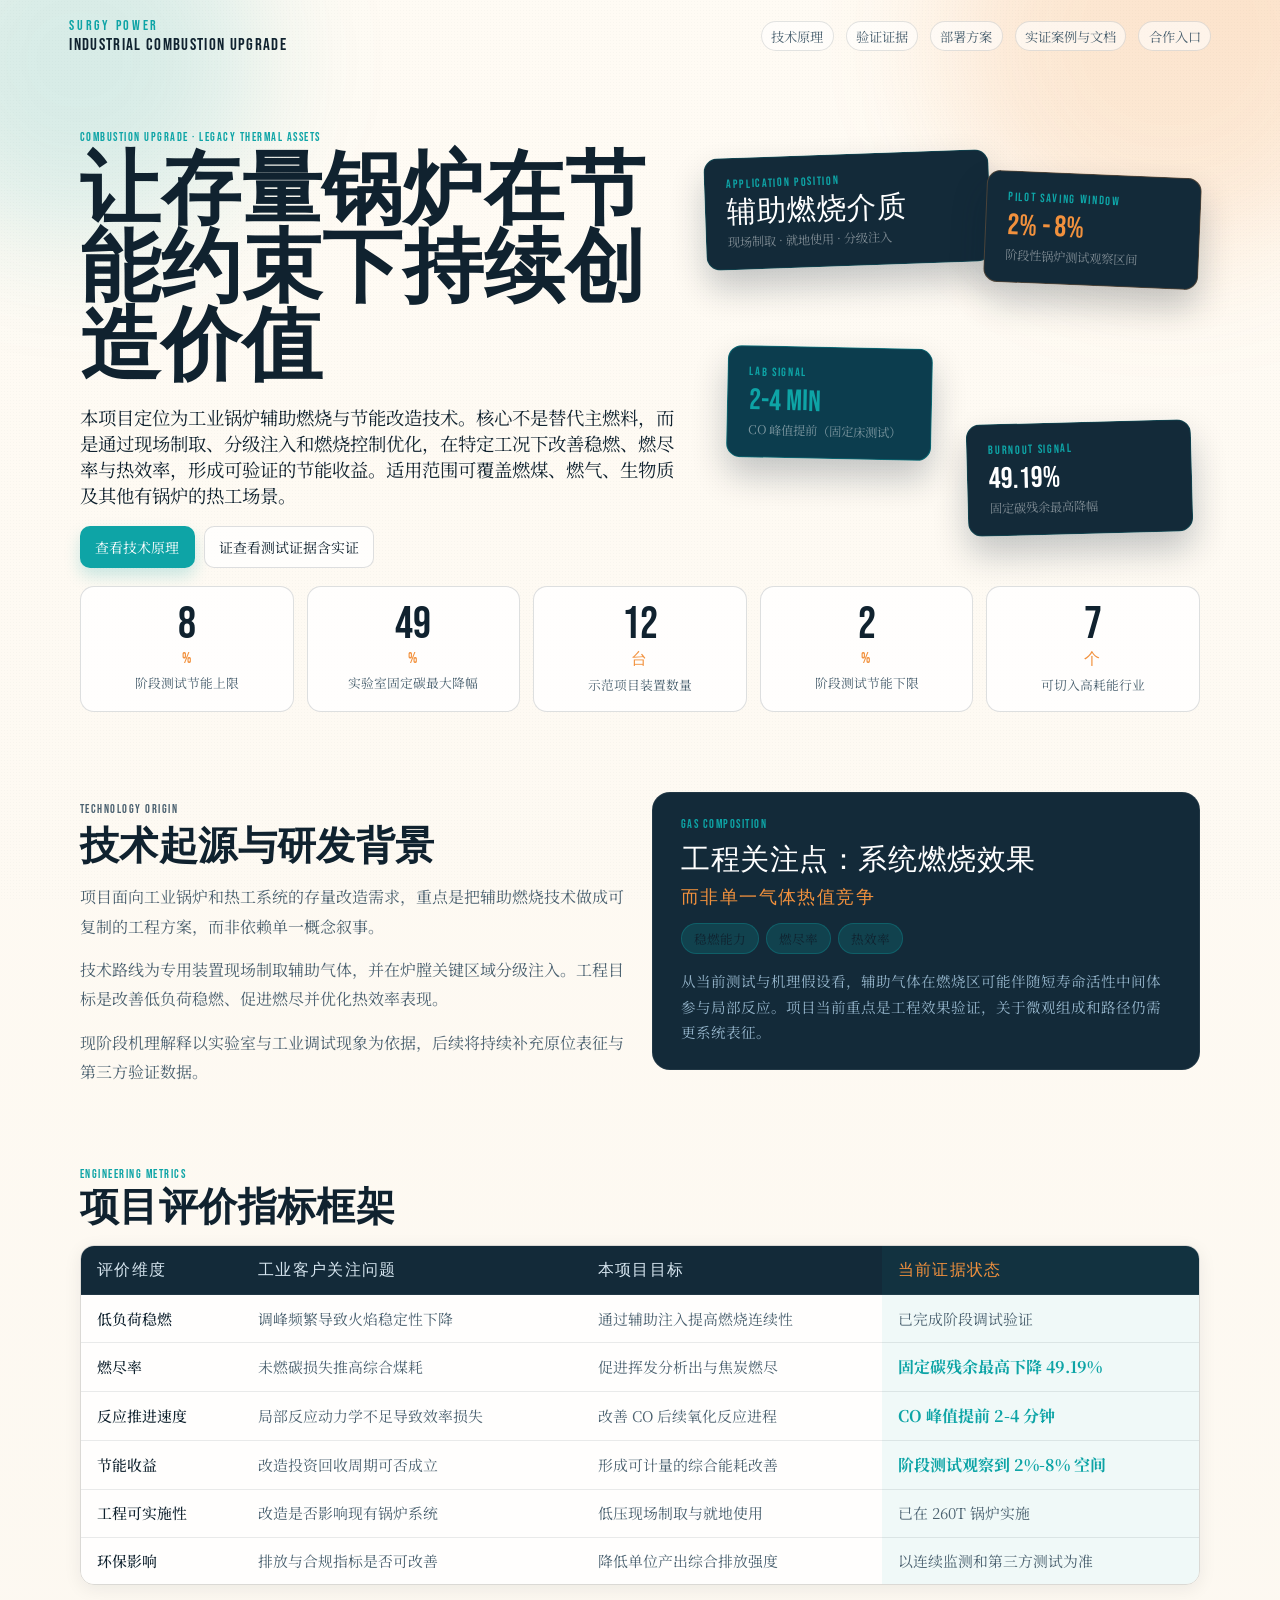
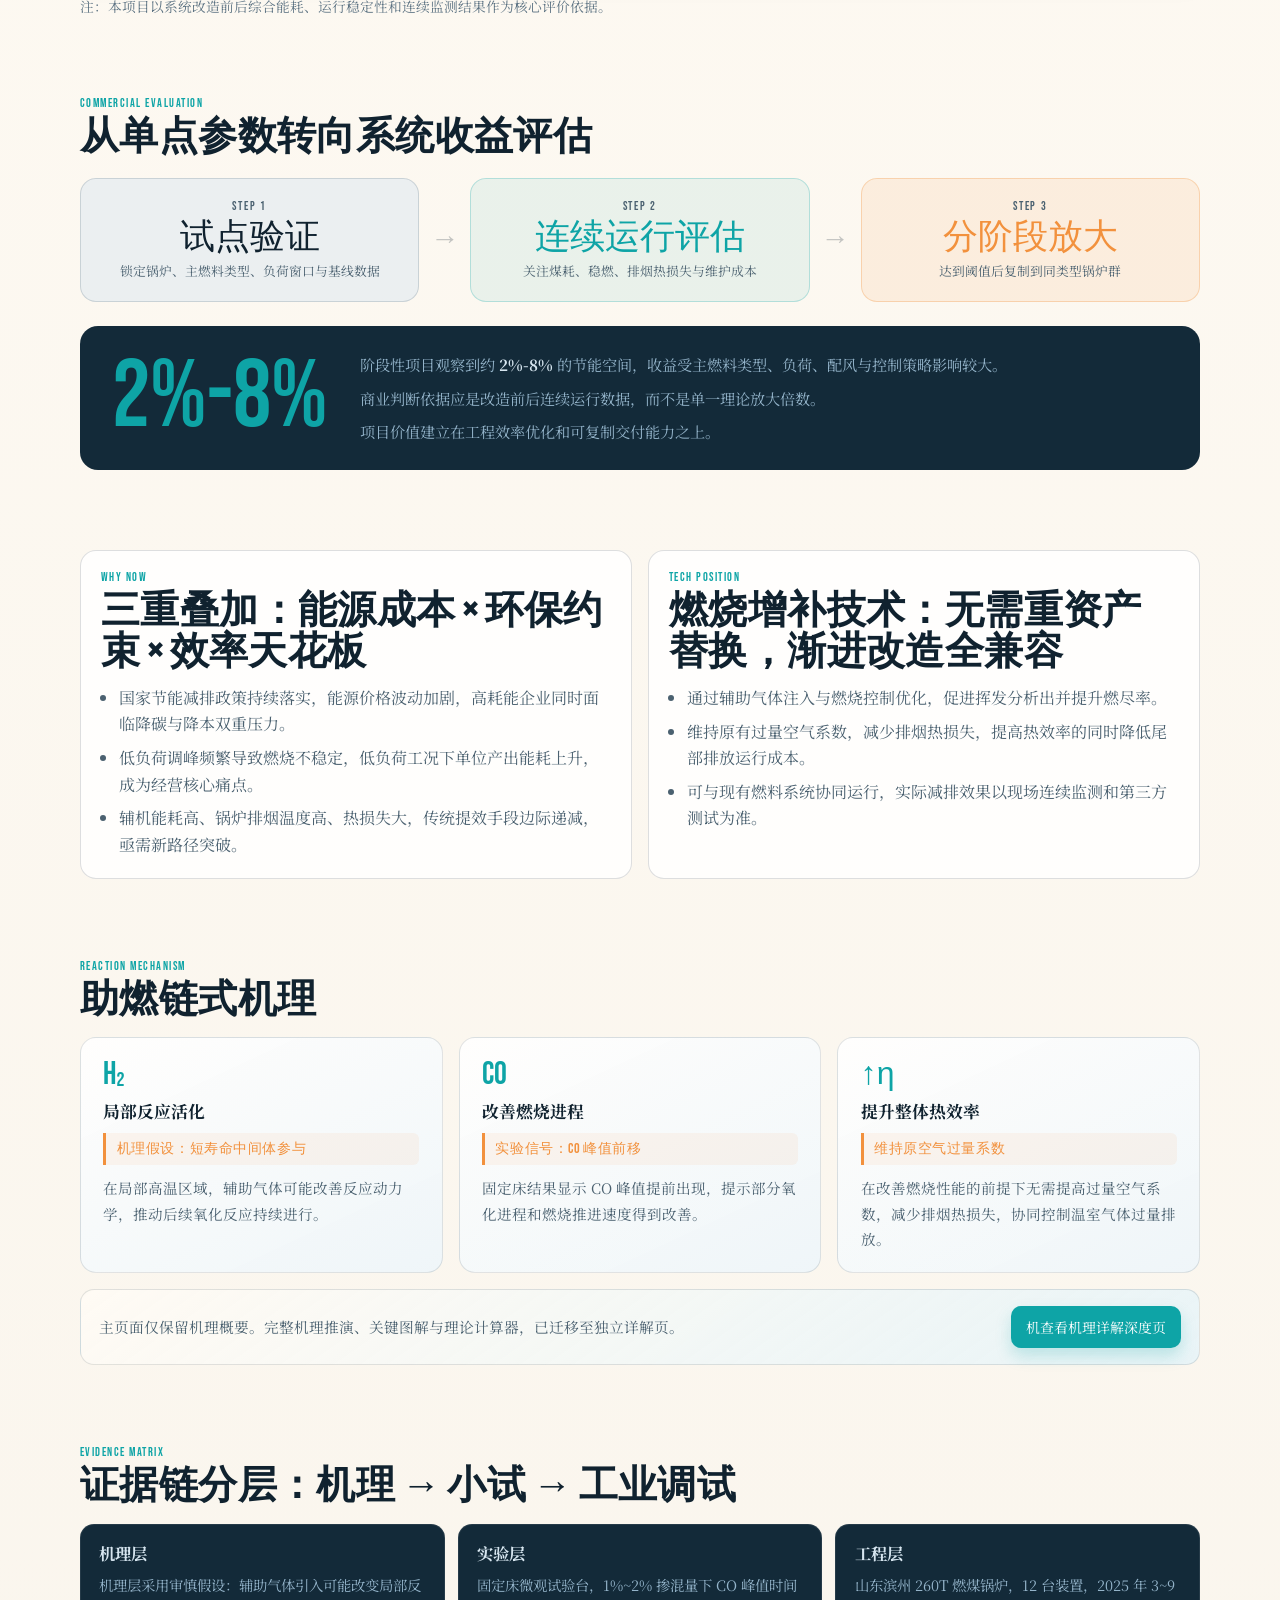
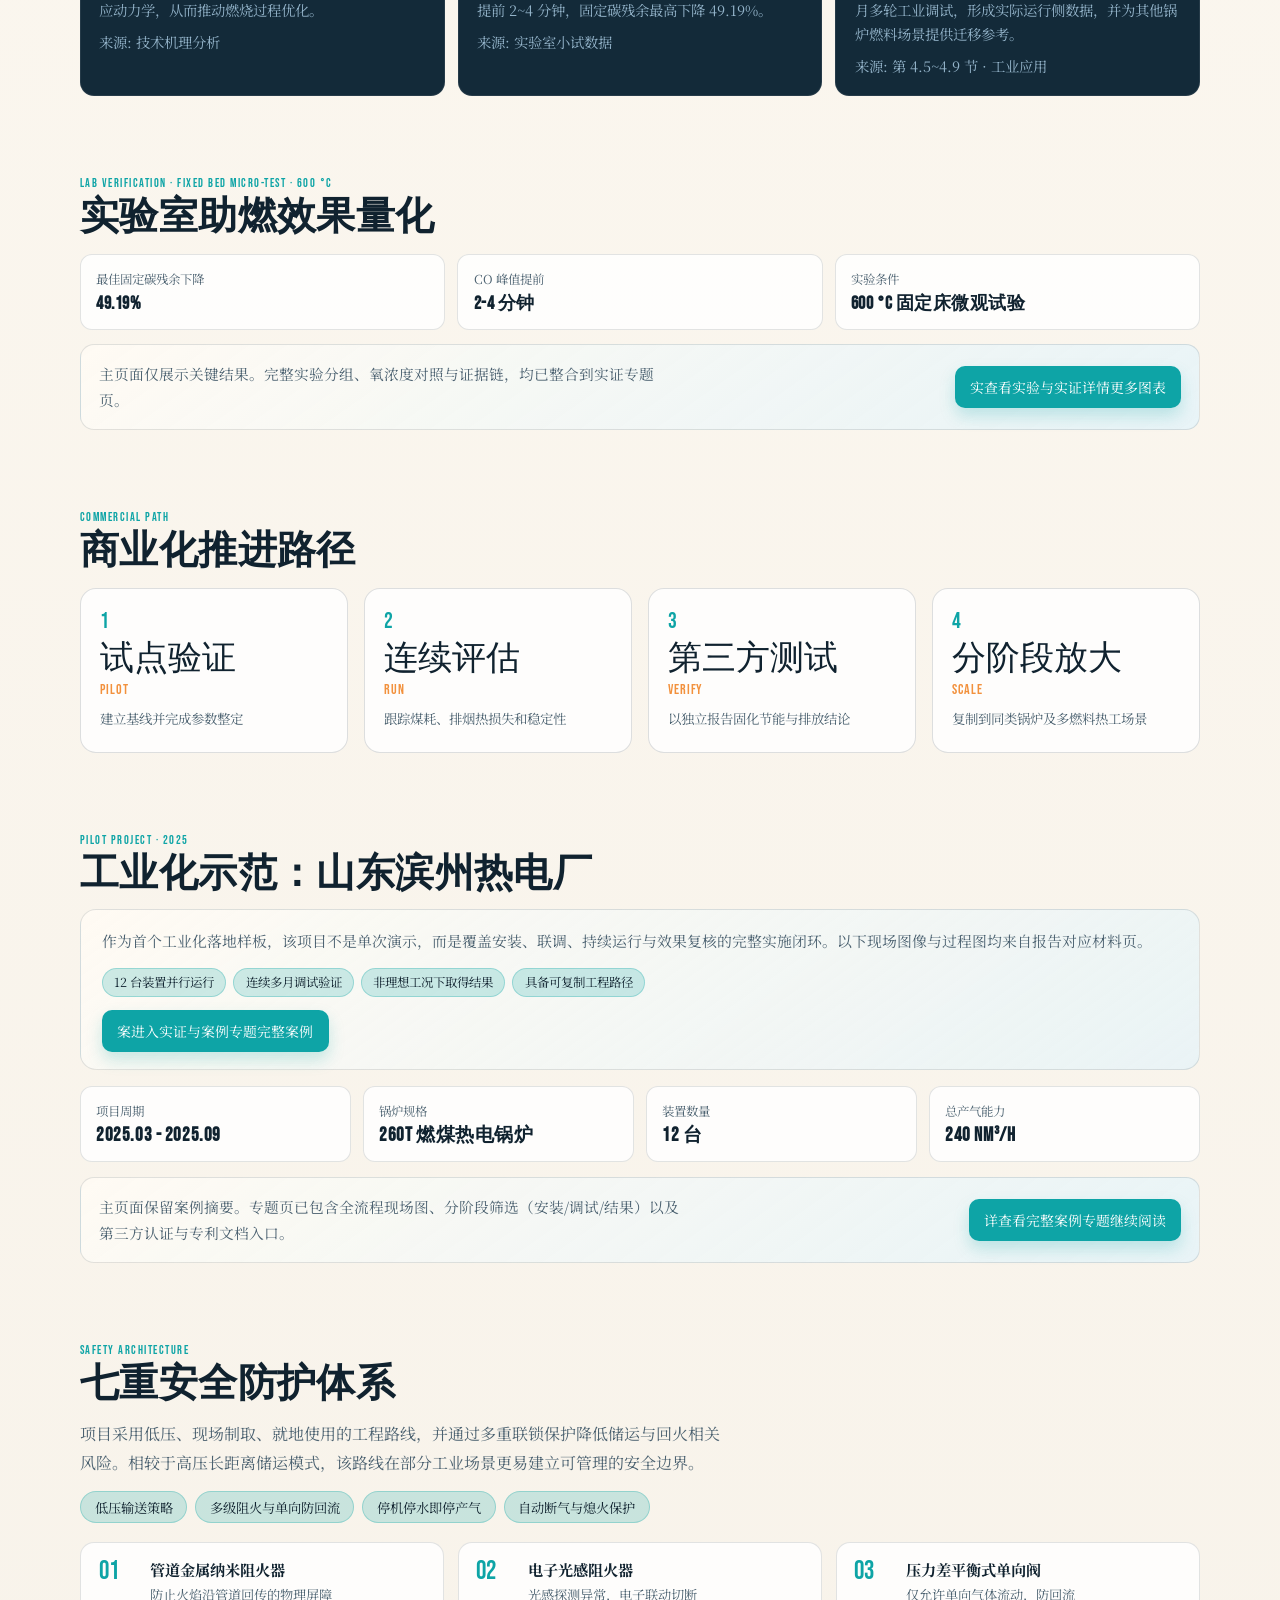
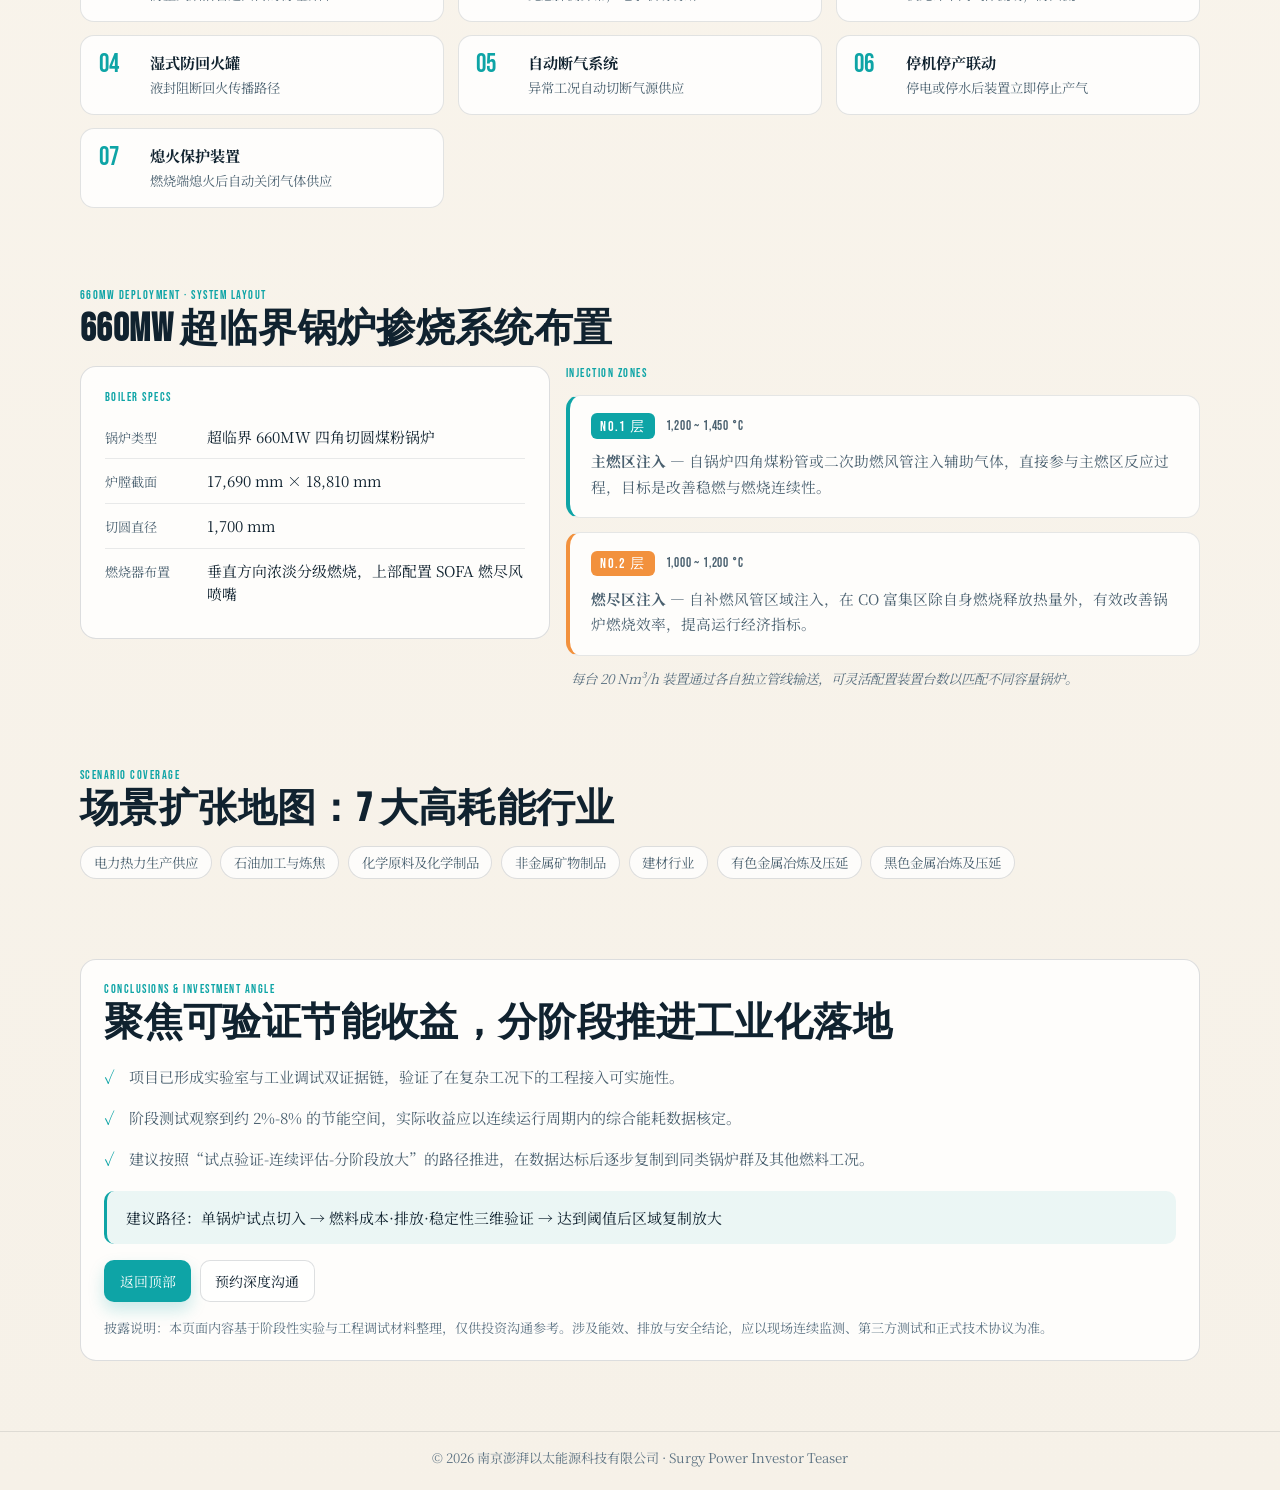
==== commit 2da1d0d0: "Refine website messaging and CTA styling" ====
--- a/index.html
+++ b/index.html
@@ -3,8 +3,8 @@
   <head>
     <meta charset="UTF-8" />
     <meta name="viewport" content="width=device-width, initial-scale=1.0" />
-    <title>Surgy Power | 氢氧超能™ 投资预览</title>
-    <meta name="description" content="氢氧超能™燃气节能减排技术投资预览 — 南京澎湃以太能源科技有限公司" />
+    <title>Surgy Power | 工业锅炉辅助燃烧与节能改造</title>
+    <meta name="description" content="面向工业锅炉场景的辅助燃烧与节能改造技术投资预览 — 南京澎湃以太能源科技有限公司" />
     <link rel="preconnect" href="https://fonts.googleapis.com" />
     <link rel="preconnect" href="https://fonts.gstatic.com" crossorigin />
     <link href="https://fonts.googleapis.com/css2?family=Bebas+Neue&family=Noto+Serif+SC:wght@400;500;700&display=swap" rel="stylesheet" />
@@ -19,7 +19,7 @@
     <header class="site-header">
       <div class="brand">
         <p class="brand-kicker">SURGY POWER</p>
-        <p class="brand-title">氢氧超能™ INVESTOR TEASER</p>
+        <p class="brand-title">INDUSTRIAL COMBUSTION UPGRADE</p>
       </div>
       <nav class="mini-nav">
         <a href="#tech">技术原理</a>
@@ -36,33 +36,33 @@
       <section class="hero shell" id="top">
         <div class="hero-copy reveal-up">
           <p class="eyebrow">COMBUSTION UPGRADE · LEGACY THERMAL ASSETS</p>
-          <h1>让存量锅炉，在减排时代重新变"值钱"</h1>
-          <p class="hero-sub">氢氧超能™燃气通过原子态混合燃气掺烧，强化链式燃烧反应，提升工业锅炉热效率 2~8%，即投即见效。技术源自欧洲 1960 年代，2015 年由海外华人科学家引入国内并持续迭代创新。</p>
+          <h1>让存量锅炉在节能约束下持续创造价值</h1>
+          <p class="hero-sub">本项目定位为工业锅炉辅助燃烧与节能改造技术。核心不是替代主燃料，而是通过现场制取、分级注入和燃烧控制优化，在特定工况下改善稳燃、燃尽率与热效率，形成可验证的节能收益。适用范围可覆盖燃煤、燃气、生物质及其他有锅炉的热工场景。</p>
           <div class="hero-cta-row">
             <a href="#tech" class="btn btn-hot">查看技术原理</a>
-            <a href="#evidence" class="btn btn-ghost">查看测试证据</a>
+            <a href="#evidence" class="btn btn-ghost btn-detail btn-spotlight"><span class="btn-icon" aria-hidden="true">证</span>查看测试证据<span class="btn-note">含实证</span></a>
           </div>
         </div>
         <div class="formula-mosaic reveal-up delay-1" aria-hidden="true">
           <div class="fm-card fm-c1">
-            <span class="fm-label">Gas Formula</span>
-            <span class="fm-value">[H₂O · H₂ · O₂ · H · O · OH]<sub>n</sub></span>
-            <span class="fm-sub">n = 1 ~ 27 高分子组合体</span>
+            <span class="fm-label">Application Position</span>
+            <span class="fm-value">辅助燃烧介质</span>
+            <span class="fm-sub">现场制取 · 就地使用 · 分级注入</span>
           </div>
           <div class="fm-card fm-c2">
-            <span class="fm-label">Net Heat Value</span>
-            <span class="fm-value fm-amber">&gt;119.93</span>
-            <span class="fm-sub">MJ/kg · 柴油仅 42.5</span>
+            <span class="fm-label">Pilot Saving Window</span>
+            <span class="fm-value fm-amber">2% - 8%</span>
+            <span class="fm-sub">阶段性锅炉测试观察区间</span>
           </div>
           <div class="fm-card fm-c3">
-            <span class="fm-label">Energy Output Ratio</span>
-            <span class="fm-value fm-teal">900%</span>
-            <span class="fm-sub">1 kWh 输入 → 9 kWh 等效输出</span>
+            <span class="fm-label">Lab Signal</span>
+            <span class="fm-value fm-teal">2-4 min</span>
+            <span class="fm-sub">CO 峰值提前（固定床测试）</span>
           </div>
           <div class="fm-card fm-c4">
-            <span class="fm-label">Flame Speed</span>
-            <span class="fm-value">1.9 – 2.7</span>
-            <span class="fm-sub">m/s · 天然气仅 0.30~0.38</span>
+            <span class="fm-label">Burnout Signal</span>
+            <span class="fm-value">49.19%</span>
+            <span class="fm-sub">固定碳残余最高降幅</span>
           </div>
         </div>
       </section>
@@ -70,9 +70,9 @@
       <!-- ===== KPI BAND ===== -->
       <section class="kpi-band shell reveal-up" id="highlights">
         <article class="kpi-card">
-          <p class="kpi-value" data-counter="900">0</p>
+          <p class="kpi-value" data-counter="8">0</p>
           <p class="kpi-unit">%</p>
-          <p class="kpi-label">能量转换功率比</p>
+          <p class="kpi-label">阶段测试节能上限</p>
         </article>
         <article class="kpi-card">
           <p class="kpi-value" data-counter="49">0</p>
@@ -85,9 +85,9 @@
           <p class="kpi-label">示范项目装置数量</p>
         </article>
         <article class="kpi-card">
-          <p class="kpi-value" data-counter="8">0</p>
+          <p class="kpi-value" data-counter="2">0</p>
           <p class="kpi-unit">%</p>
-          <p class="kpi-label">节能上限（掺烧调试）</p>
+          <p class="kpi-label">阶段测试节能下限</p>
         </article>
         <article class="kpi-card">
           <p class="kpi-value" data-counter="7">0</p>
@@ -101,125 +101,113 @@
         <div class="origin-text reveal-up">
           <p class="eyebrow">TECHNOLOGY ORIGIN</p>
           <h2>技术起源与研发背景</h2>
-          <p>技术源自欧洲，可追溯至 20 世纪 60 年代，历经数十年数代顶尖科学家不懈努力，理论和应用持续迭代精进。2015 年前后，数位海外华人科学家带着核心技术和最新研究成果归国，在此基础上进一步创新实践，达到了全新的高度与深度。</p>
-          <p>氢氧超能™燃气并非常规电解水产生的氢气与氧气。它由专用气体发生装置加入特定催化剂，通过<strong>碱性磁电法</strong>电解纯水制取，是热值极高、安全性极强（远优于普通氢气）的<strong>分子态、离子态、多活性物共存</strong>混合气体。</p>
-          <p>碱性磁电法独创的碱性活性剂可减弱氢氧键的键能，输入少量电能即可将纯水电解为气态混合物，实现高效产气。</p>
+          <p>项目面向工业锅炉和热工系统的存量改造需求，重点是把辅助燃烧技术做成可复制的工程方案，而非依赖单一概念叙事。</p>
+          <p>技术路线为专用装置现场制取辅助气体，并在炉膛关键区域分级注入。工程目标是改善低负荷稳燃、促进燃尽并优化热效率表现。</p>
+          <p>现阶段机理解释以实验室与工业调试现象为依据，后续将持续补充原位表征与第三方验证数据。</p>
         </div>
         <div class="composition-card reveal-up delay-1">
           <p class="eyebrow">GAS COMPOSITION</p>
-          <div class="comp-formula">[H₂O · H₂ · O₂ · H · O · OH]<sub>n</sub></div>
-          <p class="comp-range">n = 1 ~ 27</p>
+          <div class="comp-formula">工程关注点：系统燃烧效果</div>
+          <p class="comp-range">而非单一气体热值竞争</p>
           <div class="comp-states">
-            <span class="state-pill">分子态 Molecular</span>
-            <span class="state-pill">原子态 Atomic</span>
-            <span class="state-pill">离子态 Ionic</span>
-          </div>
-          <p class="comp-note">活性自由基与特有催化剂共同作用，通过链式反应和缩合反应，加强分子间相互作用，极大提高能量转化效能，是煤炭、燃油、天然气等一次性化石能源最理想的替代与增补品。</p>
+            <span class="state-pill">稳燃能力</span>
+            <span class="state-pill">燃尽率</span>
+            <span class="state-pill">热效率</span>
+          </div>
+          <p class="comp-note">从当前测试与机理假设看，辅助气体在燃烧区可能伴随短寿命活性中间体参与局部反应。项目当前重点是工程效果验证，关于微观组成和路径仍需更系统表征。</p>
         </div>
       </section>
 
       <!-- ===== PERFORMANCE TABLE ===== -->
       <section class="shell perf-section">
         <div class="section-title reveal-up">
-          <p class="eyebrow">PERFORMANCE PARAMETERS · LAB DATA</p>
-          <h2>燃料性能三方对比</h2>
+          <p class="eyebrow">ENGINEERING METRICS</p>
+          <h2>项目评价指标框架</h2>
         </div>
         <div class="perf-table-wrap reveal-up delay-1">
           <table class="perf-table">
             <thead>
               <tr>
-                <th>参数</th>
-                <th>柴油</th>
-                <th>天然气</th>
-                <th class="col-ho">氢氧超能™</th>
+                <th>评价维度</th>
+                <th>工业客户关注问题</th>
+                <th>本项目目标</th>
+                <th class="col-ho">当前证据状态</th>
               </tr>
             </thead>
             <tbody>
               <tr>
-                <td>化学式</td>
-                <td>CₓHᵧ</td>
-                <td>CH₄</td>
-                <td class="col-ho">[H·O·H₂·O₂·H₂O·OH]ₙ</td>
-              </tr>
-              <tr>
-                <td>净热值 (MJ/kg)</td>
-                <td>42.5</td>
-                <td>45 ~ 50</td>
-                <td class="col-ho highlight-cell">&gt; 119.93</td>
-              </tr>
-              <tr>
-                <td>净热值 (kcal/kg)</td>
-                <td>10,157</td>
-                <td>10,000 ~ 12,000</td>
-                <td class="col-ho highlight-cell">&gt; 30,000</td>
-              </tr>
-              <tr>
-                <td>火焰速度 (m/s)</td>
-                <td>0.22 ~ 0.25</td>
-                <td>0.30 ~ 0.38</td>
-                <td class="col-ho highlight-cell">1.9 ~ 2.7</td>
-              </tr>
-              <tr>
-                <td>火焰温度 (K)</td>
-                <td>2,600</td>
-                <td>1,400</td>
-                <td class="col-ho">—</td>
-              </tr>
-              <tr>
-                <td>自燃温度 (K)</td>
-                <td>453 ~ 593</td>
-                <td>540</td>
-                <td class="col-ho">—</td>
-              </tr>
-              <tr>
-                <td>化学计量空燃比</td>
-                <td>14.5</td>
-                <td>17.2</td>
-                <td class="col-ho">—</td>
-              </tr>
-              <tr>
-                <td>液化温度 (°C)</td>
-                <td>—</td>
-                <td>~ -162</td>
-                <td class="col-ho">-178.3</td>
+                <td>低负荷稳燃</td>
+                <td>调峰频繁导致火焰稳定性下降</td>
+                <td>通过辅助注入提高燃烧连续性</td>
+                <td class="col-ho">已完成阶段调试验证</td>
+              </tr>
+              <tr>
+                <td>燃尽率</td>
+                <td>未燃碳损失推高综合煤耗</td>
+                <td>促进挥发分析出与焦炭燃尽</td>
+                <td class="col-ho highlight-cell">固定碳残余最高下降 49.19%</td>
+              </tr>
+              <tr>
+                <td>反应推进速度</td>
+                <td>局部反应动力学不足导致效率损失</td>
+                <td>改善 CO 后续氧化反应进程</td>
+                <td class="col-ho highlight-cell">CO 峰值提前 2-4 分钟</td>
+              </tr>
+              <tr>
+                <td>节能收益</td>
+                <td>改造投资回收周期可否成立</td>
+                <td>形成可计量的综合能耗改善</td>
+                <td class="col-ho highlight-cell">阶段测试观察到 2%-8% 空间</td>
+              </tr>
+              <tr>
+                <td>工程可实施性</td>
+                <td>改造是否影响现有锅炉系统</td>
+                <td>低压现场制取与就地使用</td>
+                <td class="col-ho">已在 260T 锅炉实施</td>
+              </tr>
+              <tr>
+                <td>环保影响</td>
+                <td>排放与合规指标是否可改善</td>
+                <td>降低单位产出综合排放强度</td>
+                <td class="col-ho">以连续监测和第三方测试为准</td>
               </tr>
             </tbody>
           </table>
         </div>
-        <p class="table-note reveal-up delay-2">注：以上性能数据均为实验室测定值，实际工况表现以现场测试及正式技术协议为准。</p>
+        <p class="table-note reveal-up delay-2">注：本项目以系统改造前后综合能耗、运行稳定性和连续监测结果作为核心评价依据。</p>
       </section>
 
       <!-- ===== ENERGY RATIO ===== -->
       <section class="shell energy-ratio-section">
         <div class="section-title reveal-up">
-          <p class="eyebrow">THE 900% RATIO · ENERGY ECONOMICS</p>
-          <h2>颠覆常识的能量产出比</h2>
+          <p class="eyebrow">COMMERCIAL EVALUATION</p>
+          <h2>从单点参数转向系统收益评估</h2>
         </div>
         <div class="ratio-flow reveal-up delay-1">
           <div class="flow-box flow-input">
-            <span class="flow-label">INPUT</span>
-            <span class="flow-big">1,000 Wh</span>
-            <span class="flow-detail">100 V × 10 A 电力输入</span>
+            <span class="flow-label">STEP 1</span>
+            <span class="flow-big">试点验证</span>
+            <span class="flow-detail">锁定锅炉、主燃料类型、负荷窗口与基线数据</span>
           </div>
           <div class="flow-arrow">→</div>
           <div class="flow-box flow-process">
-            <span class="flow-label">GENERATE</span>
-            <span class="flow-big">420 L</span>
-            <span class="flow-detail">密度 0.54 g/L → 总质量 226.8 g</span>
+            <span class="flow-label">STEP 2</span>
+            <span class="flow-big">连续运行评估</span>
+            <span class="flow-detail">关注煤耗、稳燃、排烟热损失与维护成本</span>
           </div>
           <div class="flow-arrow">→</div>
           <div class="flow-box flow-output">
-            <span class="flow-label">OUTPUT</span>
-            <span class="flow-big">9,008 Wh</span>
-            <span class="flow-detail">226.8 g × 143 kJ/g = 32,432 kJ</span>
+            <span class="flow-label">STEP 3</span>
+            <span class="flow-big">分阶段放大</span>
+            <span class="flow-detail">达到阈值后复制到同类型锅炉群</span>
           </div>
         </div>
         <div class="ratio-callout reveal-up delay-2">
-          <span class="ratio-num">900%</span>
+          <span class="ratio-num">2%-8%</span>
           <div class="ratio-desc">
-            <p>输出 / 输入热值功率比 = 9,008 Wh ÷ 1,000 Wh = <strong>9 倍</strong></p>
-            <p>对比：传统电解制纯氢效率约 <strong>71.5%</strong>（1 kWh → 200 L H₂ → 2,574 kJ）</p>
-            <p>用 1 kWh 电产生的氢氧超能™燃气，能量转换可得到 <strong>3 kWh 电能</strong>，已经实验室数据验证。</p>
+            <p>阶段性项目观察到约 <strong>2%-8%</strong> 的节能空间，收益受主燃料类型、负荷、配风与控制策略影响较大。</p>
+            <p>商业判断依据应是改造前后连续运行数据，而不是单一理论放大倍数。</p>
+            <p>项目价值建立在工程效率优化和可复制交付能力之上。</p>
           </div>
         </div>
       </section>
@@ -230,8 +218,8 @@
           <p class="eyebrow">WHY NOW</p>
           <h2>三重叠加：能源成本 × 环保约束 × 效率天花板</h2>
           <ul>
-            <li>国家节能减排政策持续落实，煤炭市场价格持续波动，煤电企业同时面临降碳与降本双重压力。</li>
-            <li>低负荷调峰频繁导致燃烧不稳定，飞灰含碳量高，低负荷煤耗显著上升，成为经营核心痛点。</li>
+            <li>国家节能减排政策持续落实，能源价格波动加剧，高耗能企业同时面临降碳与降本双重压力。</li>
+            <li>低负荷调峰频繁导致燃烧不稳定，低负荷工况下单位产出能耗上升，成为经营核心痛点。</li>
             <li>辅机能耗高、锅炉排烟温度高、热损失大，传统提效手段边际递减，亟需新路径突破。</li>
           </ul>
         </div>
@@ -239,9 +227,9 @@
           <p class="eyebrow">TECH POSITION</p>
           <h2>燃烧增补技术：无需重资产替换，渐进改造全兼容</h2>
           <ul>
-            <li>通过链式反应（2H₂+O₂→H₂O+H·+·OH，·OH+CO→CO₂+H·）促进挥发份析出，提高燃尽率。</li>
+            <li>通过辅助气体注入与燃烧控制优化，促进挥发分析出并提升燃尽率。</li>
             <li>维持原有过量空气系数，减少排烟热损失，提高热效率的同时降低尾部排放运行成本。</li>
-            <li>即投即见效，可与 LPG、天然气、煤混合燃烧，燃烧后仅排出水蒸气，无 CO₂、NOₓ、SOₓ。</li>
+            <li>可与现有燃料系统协同运行，实际减排效果以现场连续监测和第三方测试为准。</li>
           </ul>
         </div>
       </section>
@@ -255,15 +243,15 @@
         <div class="mech-grid">
           <div class="mech-card reveal-up">
             <div class="mech-icon">H₂</div>
-            <h3>产生活性中间体</h3>
-            <div class="mech-eq">2H₂ + O₂ → H₂O + H· + ·OH</div>
-            <p>每形成一个水分子，同时产生两个新的中间活性物 H 和 OH，持续推进链式反应不断循环。</p>
+            <h3>局部反应活化</h3>
+            <div class="mech-eq">机理假设：短寿命中间体参与</div>
+            <p>在局部高温区域，辅助气体可能改善反应动力学，推动后续氧化反应持续进行。</p>
           </div>
           <div class="mech-card reveal-up delay-1">
             <div class="mech-icon">CO</div>
-            <h3>加快 CO 氧化</h3>
-            <div class="mech-eq">·OH + CO → CO₂ + H·</div>
-            <p>CO 在 700°C 以下不与干燥 O₂ 直接反应——H· 和 ·OH 的加入使链锁反应启动，循环产生新的活性物。</p>
+            <h3>改善燃烧进程</h3>
+            <div class="mech-eq">实验信号：CO 峰值前移</div>
+            <p>固定床结果显示 CO 峰值提前出现，提示部分氧化进程和燃烧推进速度得到改善。</p>
           </div>
           <div class="mech-card reveal-up delay-2">
             <div class="mech-icon">↑η</div>
@@ -274,7 +262,7 @@
         </div>
         <div class="mech-deep-link reveal-up delay-2">
           <p>主页面仅保留机理概要。完整机理推演、关键图解与理论计算器，已迁移至独立详解页。</p>
-          <a href="section2.html" class="btn btn-hot">查看机理详解</a>
+          <a href="section2.html" class="btn btn-hot btn-detail btn-spotlight"><span class="btn-icon" aria-hidden="true">机</span>查看机理详解<span class="btn-note">深度页</span></a>
         </div>
       </section>
 
@@ -287,7 +275,7 @@
         <div class="matrix-grid">
           <article class="matrix-card reveal-up">
             <h3>机理层</h3>
-            <p>活性组分 H· 和 ·OH 通过链式反应推进 CO 氧化、促进燃尽。维持原有空气过量系数，减少排烟热损失。</p>
+            <p>机理层采用审慎假设：辅助气体引入可能改变局部反应动力学，从而推动燃烧过程优化。</p>
             <p class="matrix-tag">来源: 技术机理分析</p>
           </article>
           <article class="matrix-card reveal-up delay-1">
@@ -297,7 +285,7 @@
           </article>
           <article class="matrix-card reveal-up delay-2">
             <h3>工程层</h3>
-            <p>山东滨州 260T 燃煤锅炉，12 台装置，2025 年 3~9 月多轮工业调试，形成实际运行侧数据。</p>
+            <p>山东滨州 260T 燃煤锅炉，12 台装置，2025 年 3~9 月多轮工业调试，形成实际运行侧数据，并为其他锅炉燃料场景提供迁移参考。</p>
             <p class="matrix-tag">来源: 第 4.5~4.9 节 · 工业应用</p>
           </article>
         </div>
@@ -325,40 +313,40 @@
         </div>
         <div class="lab-bridge reveal-up delay-2">
           <p>主页面仅展示关键结果。完整实验分组、氧浓度对照与证据链，均已整合到实证专题页。</p>
-          <a href="section4.html" class="btn btn-hot">查看实验与实证详情</a>
+          <a href="section4.html" class="btn btn-hot btn-detail btn-spotlight"><span class="btn-icon" aria-hidden="true">实</span>查看实验与实证详情<span class="btn-note">更多图表</span></a>
         </div>
       </section>
 
       <!-- ===== PRODUCTION SPECS ===== -->
       <section class="shell prod-specs-section">
         <div class="section-title reveal-up">
-          <p class="eyebrow">PRODUCTION ECONOMICS</p>
-          <h2>制气投入与产出</h2>
+          <p class="eyebrow">COMMERCIAL PATH</p>
+          <h2>商业化推进路径</h2>
         </div>
         <div class="prod-grid">
           <div class="prod-card reveal-up">
-            <span class="prod-sym">H</span>
-            <span class="prod-num">&gt; 30,000</span>
-            <span class="prod-unit">kcal/kg</span>
-            <span class="prod-desc">燃气净热值</span>
+            <span class="prod-sym">1</span>
+            <span class="prod-num">试点验证</span>
+            <span class="prod-unit">Pilot</span>
+            <span class="prod-desc">建立基线并完成参数整定</span>
           </div>
           <div class="prod-card reveal-up delay-1">
-            <span class="prod-sym">E</span>
-            <span class="prod-num">~ 2.5</span>
-            <span class="prod-unit">kWh / Nm³</span>
-            <span class="prod-desc">制气耗电量</span>
+            <span class="prod-sym">2</span>
+            <span class="prod-num">连续评估</span>
+            <span class="prod-unit">Run</span>
+            <span class="prod-desc">跟踪煤耗、排烟热损失和稳定性</span>
           </div>
           <div class="prod-card reveal-up delay-1">
-            <span class="prod-sym">W</span>
-            <span class="prod-num">0.538</span>
-            <span class="prod-unit">L / Nm³</span>
-            <span class="prod-desc">制气耗水量</span>
+            <span class="prod-sym">3</span>
+            <span class="prod-num">第三方测试</span>
+            <span class="prod-unit">Verify</span>
+            <span class="prod-desc">以独立报告固化节能与排放结论</span>
           </div>
           <div class="prod-card reveal-up delay-2">
-            <span class="prod-sym">→</span>
-            <span class="prod-num">1,866</span>
-            <span class="prod-unit">L 气 / L 水</span>
-            <span class="prod-desc">1 升水理论产气量</span>
+            <span class="prod-sym">4</span>
+            <span class="prod-num">分阶段放大</span>
+            <span class="prod-unit">Scale</span>
+            <span class="prod-desc">复制到同类锅炉及多燃料热工场景</span>
           </div>
         </div>
       </section>
@@ -378,7 +366,7 @@
             <span>具备可复制工程路径</span>
           </div>
           <div class="case-proof-actions">
-            <a href="section4.html" class="btn btn-hot">进入实证与案例专题</a>
+            <a href="section4.html" class="btn btn-hot btn-detail btn-spotlight"><span class="btn-icon" aria-hidden="true">案</span>进入实证与案例专题<span class="btn-note">完整案例</span></a>
           </div>
         </div>
         <div class="case-overview reveal-up delay-1">
@@ -401,7 +389,7 @@
         </div>
         <div class="case-bridge reveal-up delay-2">
           <p>主页面保留案例摘要。专题页已包含全流程现场图、分阶段筛选（安装/调试/结果）以及第三方认证与专利文档入口。</p>
-          <a href="section4.html" class="btn btn-hot">查看完整案例专题</a>
+          <a href="section4.html" class="btn btn-hot btn-detail btn-spotlight"><span class="btn-icon" aria-hidden="true">详</span>查看完整案例专题<span class="btn-note">继续阅读</span></a>
         </div>
       </section>
 
@@ -412,12 +400,12 @@
           <h2>七重安全防护体系</h2>
         </div>
         <div class="safety-intro reveal-up">
-          <p>常规氢气危险主要来自高压储存（浓度 4%~74.2% 遇氧即爆炸）。氢氧超能™采用<strong>即产即用</strong>模式，输送压力 &lt;0.3 MPa，不属于压力容器范畴，彻底消除储存爆炸风险。</p>
+          <p>项目采用低压、现场制取、就地使用的工程路线，并通过多重联锁保护降低储运与回火相关风险。相较于高压长距离储运模式，该路线在部分工业场景更易建立可管理的安全边界。</p>
           <div class="safety-badges">
-            <span class="safety-badge">可安全压缩至 20 MPa</span>
-            <span class="safety-badge">8 年以上无泄漏无氢脆</span>
+            <span class="safety-badge">低压输送策略</span>
+            <span class="safety-badge">多级阻火与单向防回流</span>
             <span class="safety-badge">停机停水即停产气</span>
-            <span class="safety-badge">&lt; 0.3 MPa 输送压力</span>
+            <span class="safety-badge">自动断气与熄火保护</span>
           </div>
         </div>
         <div class="safety-grid">
@@ -487,7 +475,7 @@
                 <span class="zone-badge">No.1 层</span>
                 <span class="zone-temp">1,200 ~ 1,450 °C</span>
               </div>
-              <p><strong>主燃区注入</strong> — 自锅炉四角煤粉管或二次助燃风管注入氢氧超能™燃气，直接参与主燃烧区燃烧，最大化助燃效果。</p>
+              <p><strong>主燃区注入</strong> — 自锅炉四角煤粉管或二次助燃风管注入辅助气体，直接参与主燃区反应过程，目标是改善稳燃与燃烧连续性。</p>
             </div>
             <div class="zone-card zone-2">
               <div class="zone-head">
@@ -522,27 +510,27 @@
       <section class="shell close-section" id="contact">
         <div class="close-panel reveal-up">
           <p class="eyebrow">CONCLUSIONS &amp; INVESTMENT ANGLE</p>
-          <h2>技术可行、安全可控、节能已验——建议尽快部署</h2>
+          <h2>聚焦可验证节能收益，分阶段推进工业化落地</h2>
           <div class="conclusion-points">
             <div class="conclusion-item">
               <span class="conc-icon">&#10003;</span>
-              <p>通过实验室小试与中型工业锅炉实际运用双重验证，大型燃煤锅炉掌烧技术上完全可行，安全性可得以保证。</p>
+              <p>项目已形成实验室与工业调试双证据链，验证了在复杂工况下的工程接入可实施性。</p>
             </div>
             <div class="conclusion-item">
               <span class="conc-icon">&#10003;</span>
-              <p>具有显著节能降耗作用，即投即见效，对企业降低运行成本、增收节支、提升核心竞争力具有极大现实意义。</p>
+              <p>阶段测试观察到约 2%-8% 的节能空间，实际收益应以连续运行周期内的综合能耗数据核定。</p>
             </div>
             <div class="conclusion-item">
               <span class="conc-icon">&#10003;</span>
-              <p>各类燃煤锅炉，尤其是主力燃煤火力电厂，建议尽快组织技改项目立项与实施，尽早实现节能降耗、提升竞争力目标。</p>
+              <p>建议按照“试点验证-连续评估-分阶段放大”的路径推进，在数据达标后逐步复制到同类锅炉群及其他燃料工况。</p>
             </div>
           </div>
-          <p class="investment-path">建议路径：单锅炉试点切入 → 煤耗·排放·稳定性三维验证 → 达到阈值后区域复制放大</p>
+          <p class="investment-path">建议路径：单锅炉试点切入 → 燃料成本·排放·稳定性三维验证 → 达到阈值后区域复制放大</p>
           <div class="close-actions">
             <a href="#top" class="btn btn-hot">返回顶部</a>
             <a href="mailto:contact@pengpai-energy.com" class="btn btn-ghost">预约深度沟通</a>
           </div>
-          <p class="disclaimer">披露说明：本页面内容基于《氢氧超能燃气技术简介及节能减排应用（202604）》原始材料整理，仅供参考。涉及性能、能效、减排及安全指标，应以现场工况、第三方测试和正式技术协议为准。</p>
+          <p class="disclaimer">披露说明：本页面内容基于阶段性实验与工程调试材料整理，仅供投资沟通参考。涉及能效、排放与安全结论，应以现场连续监测、第三方测试和正式技术协议为准。</p>
         </div>
       </section>
 
